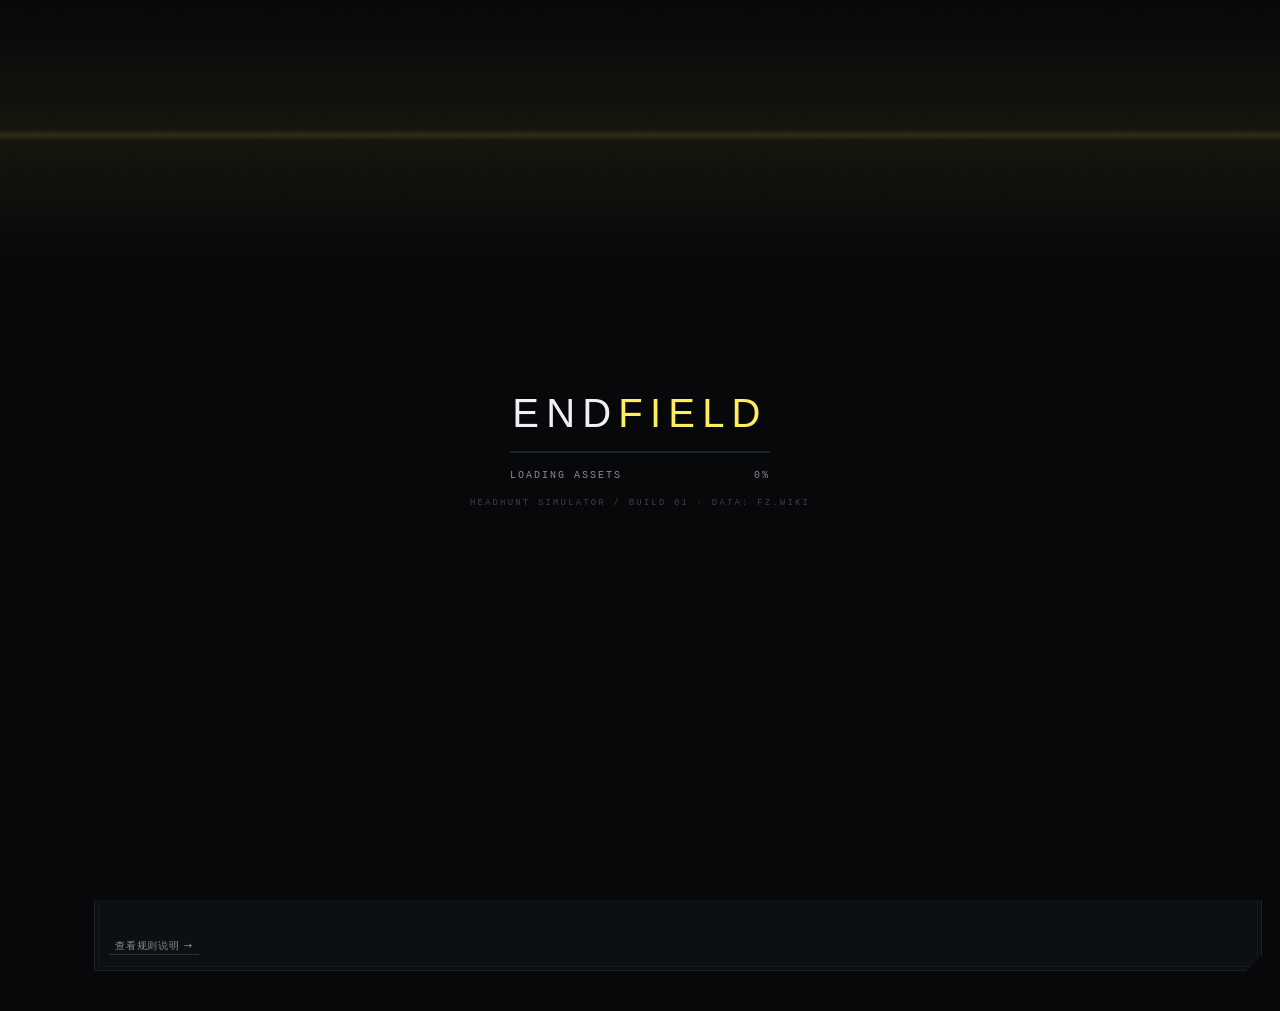
==== index.html @ 746aec19 "publish index.html" ====
<!DOCTYPE html>
<html lang="zh-CN" data-theme="dark">
<head>
<meta charset="utf-8">
<meta name="viewport" content="width=device-width, initial-scale=1, viewport-fit=cover">
<title>终末地 · 寻访模拟器 // ENDFIELD HEADHUNT</title>
<meta name="description" content="明日方舟：终末地 寻访（抽卡）模拟器 — 卡池、概率、保底与本期限定干员立绘，数据来自终末地 Wiki。">
<link rel="stylesheet" href="css/app.css">
<link rel="icon" href="data:image/svg+xml,%3Csvg xmlns='http://www.w3.org/2000/svg' viewBox='0 0 32 32'%3E%3Crect width='32' height='32' fill='%230b0c0d'/%3E%3Cpath d='M8 8h16v4H12v4h9v4H12v4H8z' fill='%23ffef5a'/%3E%3C/svg%3E">
</head>
<body>

<!-- ============ boot ============ -->
<div class="boot" id="boot">
  <div class="boot-mark">
    <span class="bm-a">END</span><span class="bm-b">FIELD</span>
  </div>
  <div class="boot-line"><i></i></div>
  <div class="boot-meta">
    <span>LOADING ASSETS</span>
    <span id="bootPct">0%</span>
  </div>
  <div class="boot-fine">HEADHUNT SIMULATOR / BUILD 01 · DATA: FZ.WIKI</div>
</div>

<!-- ============ top bar ============ -->
<header class="topbar">
  <div class="brand">
    <div class="brand-mark" aria-hidden="true">
      <svg viewBox="0 0 40 40"><path d="M4 6h32v7H12v5h16v7H12v9H4z"/></svg>
    </div>
    <div class="brand-txt">
      <b>终末地</b><span>寻访模拟器</span>
    </div>
    <div class="brand-sub">// HEADHUNT SIM</div>
  </div>

  <div class="wallet">
    <div class="wal" title="嵌晶玉">
      <img src="assets/ui/diamond.webp" alt="">
      <div><b id="walDia">0</b><span>嵌晶玉</span></div>
    </div>
    <div class="wal" title="武库配额">
      <img src="assets/ui/quota.webp" alt="">
      <div><b id="walQuota">0</b><span>武库配额</span></div>
    </div>
  </div>

  <div class="top-actions">
    <button class="ico-btn" id="btnLog" title="寻访记录"><span>记录</span></button>
    <button class="ico-btn" id="btnSupply" title="补给 / 存档"><span>补给</span></button>
    <button class="ico-btn" id="btnSound" title="音效"><span id="soundTxt">音效 开</span></button>
  </div>
</header>

<!-- ============ rail ============ -->
<nav class="rail" id="rail"></nav>

<!-- ============ main ============ -->
<div class="shell">
  <aside class="poolcol">
    <div class="col-head">
      <span>卡池 / POOL</span>
      <i id="poolCount"></i>
    </div>
    <div class="pool-list" id="poolList"></div>
    <div class="col-foot">
      <div class="mini-note">数据源 <a href="https://www.fz.wiki/" target="_blank" rel="noreferrer">fz.wiki</a></div>
      <div class="mini-note dim">非官方 · 同人模拟</div>
    </div>
  </aside>

  <main class="stage">
    <!-- banner -->
    <section class="banner" id="banner">
      <div class="banner-bg" id="bannerBg"></div>
      <div class="banner-grid"></div>
      <div class="banner-scan"></div>
      <div class="banner-glow"></div>
      <div class="banner-crest"></div>
      <div class="orn-set"><i class="o-tl"></i><i class="o-tr"></i><i class="o-bl"></i><i class="o-br"></i></div>

      <div class="banner-top">
        <div class="crumbs">
          <span id="crType">特许寻访</span><i>/</i><span id="crId">SPECIAL</span>
        </div>
        <div class="banner-tags">
          <span class="tag hot" id="tagRate">概率提升</span>
          <span class="tag" id="tagOpen"></span>
        </div>
      </div>

      <div class="banner-side">HEADHUNT <b id="sideNo">06</b></div>

      <div class="banner-main">
        <div class="banner-copy">
          <div class="eyebrow">CURRENT BANNER</div>
          <h1 id="poolName">—</h1>
          <div class="up-line" id="upLine"></div>
          <p class="banner-desc" id="poolDesc"></p>
          <p class="banner-quote" id="poolQuote"></p>

          <div class="rate-strip" id="rateStrip"></div>
        </div>

        <div class="banner-art" id="bannerArt">
          <div class="art-halo"></div>
          <svg class="art-sigil" viewBox="0 0 480 480" aria-hidden="true">
            <g fill="none" stroke="currentColor" stroke-width="1">
              <circle class="sg-outer" cx="240" cy="240" r="214" stroke-dasharray="2 12" />
              <circle cx="240" cy="240" r="178" opacity=".16" />
              <circle cx="240" cy="240" r="126" stroke-dasharray="1 7" opacity=".3" />
              <circle cx="240" cy="240" r="70" opacity=".22" />
              <path d="M240 18v34M240 428v34M18 240h34M428 240h34" opacity=".55" />
              <path d="M240 96l14 24-14 24-14-24z" opacity=".5" />
              <path d="M240 384l14-24-14-24-14 24z" opacity=".5" />
              <path d="M96 240l24-14 24 14-24 14z" opacity=".5" />
              <path d="M384 240l-24-14-24 14 24 14z" opacity=".5" />
              <path d="M152 152l30 8-8 30-30-8z" opacity=".3" />
              <path d="M328 328l-30-8 8-30 30 8z" opacity=".3" />
            </g>
            <g fill="currentColor" opacity=".5">
              <rect x="236" y="34" width="8" height="3" />
              <rect x="236" y="443" width="8" height="3" />
              <rect x="34" y="236" width="3" height="8" />
              <rect x="443" y="236" width="3" height="8" />
            </g>
          </svg>
          <img id="upArt" alt="">
          <div class="art-shadow"></div>
          <div class="art-plate">
            <b id="artName">—</b>
            <span id="artSub"></span>
          </div>
        </div>
      </div>

      <div class="banner-foot">
        <div class="pull-counters" id="pullCounters"></div>
        <div class="pull-buttons">
          <button class="btn ghost" id="btnBurst">
            <span class="b-k">连续十连</span><span class="b-s">×10 · 快速</span>
          </button>
          <button class="btn ghost" id="btnFree" hidden>
            <span class="b-k">加急十连</span><span class="b-s">免费</span>
          </button>
          <button class="btn" id="btnSingle">
            <span class="b-k">单次寻访</span><span class="b-s" id="costSingle">500</span>
          </button>
          <button class="btn primary" id="btnTen">
            <span class="b-k">十连寻访</span><span class="b-s" id="costTen">5000</span>
          </button>
        </div>
      </div>
    </section>

    <!-- lower -->
    <section class="lower">
      <div class="tabs" id="tabs">
        <button class="tab active" data-tab="result">寻访结果<i>RESULT</i></button>
        <button class="tab" data-tab="stats">数据统计<i>STATS</i></button>
        <button class="tab" data-tab="codex">干员图鉴<i>ARCHIVE</i></button>
        <button class="tab" data-tab="rules">概率与规则<i>RULES</i></button>
      </div>

      <div class="panels">
        <div class="panel active" id="panel-result"></div>
        <div class="panel" id="panel-stats"></div>
        <div class="panel" id="panel-codex"></div>
        <div class="panel" id="panel-rules"></div>
      </div>
    </section>
  </main>

  <aside class="prog" id="prog">
    <div class="prog-head">
      <span>寻访进度</span><i>PROGRESS</i>
    </div>
    <div id="progBody"></div>
    <div class="prog-foot">
      <button class="lnk" id="btnRulesTop">查看规则说明 →</button>
    </div>
  </aside>
</div>

<!-- ============ pull overlay ============ -->
<div class="pullstage" id="pullStage" aria-hidden="true">
  <canvas class="ps-fx" id="fxCanvas"></canvas>
  <div class="ps-tech"></div>
  <div class="ps-reticle"></div>
  <div class="ps-backdrop" id="psBackdrop"></div>
  <div class="ps-flash"></div>
  <div class="ps-beams"></div>
  <div class="ps-sparks" id="psSparks"></div>
  <div class="ps-scan"></div>

  <div class="ps-preroll" id="psPreroll">
    <span class="pr-c tl"></span><span class="pr-c tr"></span><span class="pr-c bl"></span><span class="pr-c br"></span>
    <div class="pr-core">
      <div class="pr-tag">SIGNAL ACQUISITION</div>
      <div class="pr-pool" id="prPool">—</div>
      <div class="pr-line" id="prLine">接通寻访频道…</div>
      <div class="pr-bar"><i id="prBar"></i></div>
      <div class="pr-meta"><span id="prMeta">NODE 00</span><span id="prRate">6★ 0.8000%</span></div>
    </div>
  </div>

  <div class="ps-decode" id="psDecode">
    <div class="dc-line" id="dcTop">ENDFIELD</div>
    <div class="dc-line dc-main" id="dcMain">HEADHUNT</div>
    <div class="dc-sub" id="dcSub">SIGNAL ACQUISITION // 0.8%</div>
    <div class="dc-bar"><i id="dcBar"></i></div>
  </div>

  <div class="ps-armory" id="psArmory">
    <i class="ar-corner tl"></i><i class="ar-corner tr"></i><i class="ar-corner bl"></i><i class="ar-corner br"></i>
    <div class="ar-up">
      <img id="arUpImg" alt="">
      <span class="ar-up-k">RATE UP TARGET</span>
      <b id="arUpName">—</b>
      <em>6★ · 25% OF SIX-STAR DROPS</em>
    </div>
    <div class="ar-core">
      <div class="ar-tag">ARSENAL LINK</div>
      <div class="ar-name" id="arName">武库申领</div>
      <div class="ar-sub" id="arSub">WEAPON SUPPLY // REQUESTING 10 UNITS</div>
      <div class="ar-track"><i id="arBar"></i></div>
    </div>
  </div>

  <div class="ps-heat" id="psHeat"><i></i></div>

  <div class="ps-head">
    <div class="ps-id" id="psId">SIGNAL // 01</div>
    <div class="ps-title" id="psTitle">正在接通…</div>
    <button class="ps-skip" id="psSkip">跳过 <kbd>ESC</kbd></button>
  </div>

  <div class="ps-ribbon" id="psRibbon">
    <b>6★</b><span id="psRibbonName">—</span><em id="psRibbonTag">RATE UP</em>
  </div>

  <div class="ps-solo" id="psSolo">
    <div class="solo-rarity" id="soloRarity">6</div>
    <div class="solo-art">
      <div class="solo-halo"></div>
      <img id="soloImg" alt="">
    </div>
    <div class="solo-info">
      <div class="solo-kicker" id="soloKicker">SIGNAL LOCKED · 单次寻访</div>
      <div class="solo-name" id="soloName">—</div>
      <div class="solo-en" id="soloEn">—</div>
      <div class="solo-stars" id="soloStars"></div>
      <div class="solo-prof" id="soloProf"><img alt=""><span></span></div>
      <div class="solo-tags" id="soloTags"></div>
      <div class="solo-data" id="soloData"></div>
    </div>
    <div class="solo-line"></div>
  </div>

  <div class="ps-cards" id="psCards"></div>

  <div class="ps-foot">
    <div class="ps-sum" id="psSum"></div>
    <div class="ps-hint" id="psHint">点击任意处继续</div>
    <div class="ps-actions">
      <button class="btn ps-again" id="psAgain" hidden><span class="b-k">再来十连</span><span class="b-s">十连</span></button>
      <button class="btn primary ps-ok" id="psOk" hidden>确认 <span class="b-s">确认收取</span></button>
    </div>
  </div>
</div>

<!-- ============ modal ============ -->
<div class="modal" id="modal" aria-hidden="true">
  <div class="modal-scrim"></div>
  <div class="modal-box" id="modalBox">
    <button class="modal-x" id="modalX">✕</button>
    <div class="modal-body" id="modalBody"></div>
  </div>
</div>

<div class="toasts" id="toasts"></div>

<script src="data/data.js"></script>
<script src="js/engine.js"></script>
<script src="js/audio.js"></script>
<script src="js/fx.js"></script>
<script src="js/ui.js"></script>
</body>
</html>
---- css/app.css ----
﻿/* ==========================================================================
   缁堟湯鍦?路 瀵昏妯℃嫙鍣? 鈥? app.css
   palette: industrial black / bone white / signal yellow
   ========================================================================== */

*, *::before, *::after { box-sizing: border-box; }
[hidden] { display: none !important; }

:root {
  --bg:        #07080a;
  --bg-2:      #0a0c0e;
  --panel:     #0e1114;
  --panel-2:   #12161a;
  --panel-3:   #171c21;
  --line:      rgba(255,255,255,.075);
  --line-2:    rgba(255,255,255,.14);
  --line-3:    rgba(255,255,255,.24);
  --ink:       #eef1f3;
  --ink-2:     #c3c9cf;
  --dim:       #828a93;
  --dim-2:     #596069;
  --acc:       #ffef5a;
  --acc-ink:   #0a0a08;
  --six:       #ffc24b;
  --five:      #c08bff;
  --four:      #6fa8ff;
  --danger:    #ff6b5e;
  --ok:        #86e6b0;

  --f-ui: "HarmonyOS Sans SC", "MiSans", "PingFang SC", "Microsoft YaHei", "Noto Sans SC", system-ui, sans-serif;
  --f-num: "Bahnschrift", "DIN Alternate", "Rajdhani", "HarmonyOS Sans SC", ui-monospace, sans-serif;
  --f-mono: "Cascadia Mono", "Consolas", "SFMono-Regular", ui-monospace, monospace;

  --cut: 10px;
  --ease: cubic-bezier(.22,.61,.36,1);
  --ease-out: cubic-bezier(.16,1,.3,1);
}

html, body { height: 100%; }

body {
  margin: 0;
  background: var(--bg);
  color: var(--ink);
  font-family: var(--f-ui);
  font-size: 14px;
  line-height: 1.55;
  -webkit-font-smoothing: antialiased;
  overflow-x: hidden;
}

/* global texture: fine grid + noise + vignette */
body::before {
  content: "";
  position: fixed; inset: 0; z-index: 0; pointer-events: none;
  background-image:
    linear-gradient(to right, rgba(255,255,255,.022) 1px, transparent 1px),
    linear-gradient(to bottom, rgba(255,255,255,.022) 1px, transparent 1px);
  background-size: 56px 56px;
  mask-image: radial-gradient(ellipse 120% 90% at 50% 0%, #000 25%, transparent 78%);
}
body::after {
  content: "";
  position: fixed; inset: 0; z-index: 9999; pointer-events: none;
  opacity: .16; mix-blend-mode: overlay;
  background-image: url("data:image/svg+xml;utf8,<svg xmlns='http://www.w3.org/2000/svg' width='120' height='120'><filter id='n'><feTurbulence type='fractalNoise' baseFrequency='.9' numOctaves='2'/></filter><rect width='120' height='120' filter='url(%23n)' opacity='.55'/></svg>");
}

a { color: inherit; text-decoration: none; }
button { font-family: inherit; color: inherit; background: none; border: 0; cursor: pointer; }
img { display: block; max-width: 100%; }
h1,h2,h3,h4,p { margin: 0; }
::selection { background: var(--acc); color: #000; }

::-webkit-scrollbar { width: 8px; height: 8px; }
::-webkit-scrollbar-track { background: #0a0c0e; }
::-webkit-scrollbar-thumb { background: #262c32; }
::-webkit-scrollbar-thumb:hover { background: #39424a; }

/* ==================== boot ==================== */
.boot {
  position: fixed; inset: 0; z-index: 8000;
  background: #060708;
  display: grid; place-content: center; justify-items: center; gap: 18px;
  transition: opacity .7s var(--ease), visibility .7s;
}
.boot.gone { opacity: 0; visibility: hidden; }
.boot-mark { display: flex; font-family: var(--f-num); font-size: 40px; letter-spacing: .18em; line-height: 1; }
.boot-mark .bm-a { color: var(--ink); }
.boot-mark .bm-b { color: var(--acc); }
.boot-line { width: 260px; height: 2px; background: #1b2026; overflow: hidden; }
.boot-line i { display: block; height: 100%; width: 0%; background: var(--acc); transition: width .3s linear; }
.boot-meta { display: flex; justify-content: space-between; width: 260px; font: 500 10px/1 var(--f-mono); letter-spacing: .2em; color: var(--dim); }
.boot-fine { font: 400 9px/1 var(--f-mono); letter-spacing: .24em; color: #3a4147; }

/* ==================== top bar ==================== */
.topbar {
  position: sticky; top: 0; z-index: 500;
  height: 58px; display: flex; align-items: center; gap: 22px;
  padding: 0 18px 0 96px;
  background: linear-gradient(180deg, rgba(8,9,11,.96), rgba(8,9,11,.82));
  border-bottom: 1px solid var(--line);
  backdrop-filter: blur(14px);
}
.brand { display: flex; align-items: center; gap: 10px; min-width: 0; }
.brand-mark { width: 26px; height: 26px; color: var(--acc); flex: none; }
.brand-mark svg { width: 100%; height: 100%; fill: currentColor; }
.brand-txt { display: flex; align-items: baseline; gap: 8px; white-space: nowrap; }
.brand-txt b { font-size: 16px; letter-spacing: .14em; font-weight: 700; }
.brand-txt span { font-size: 11px; color: var(--dim); letter-spacing: .28em; }
.brand-sub { font: 400 9px/1 var(--f-mono); color: #3f464d; letter-spacing: .18em; padding-left: 12px; border-left: 1px solid var(--line); }

.wallet { display: flex; gap: 8px; margin-left: auto; }
.wal {
  display: flex; align-items: center; gap: 8px;
  height: 34px; padding: 0 12px 0 8px;
  background: #101418; border: 1px solid var(--line);
  clip-path: polygon(0 0, calc(100% - 8px) 0, 100% 8px, 100% 100%, 0 100%);
}
.wal img { width: 18px; height: 18px; object-fit: contain; }
.wal div { display: flex; flex-direction: column; line-height: 1.1; }
.wal b { font: 600 13px/1.1 var(--f-num); letter-spacing: .04em; font-variant-numeric: tabular-nums; }
.wal span { font-size: 9px; color: var(--dim-2); letter-spacing: .12em; }

.top-actions { display: flex; gap: 6px; }
.ico-btn {
  height: 34px; padding: 0 12px;
  border: 1px solid var(--line); background: #0f1316;
  font-size: 11px; letter-spacing: .12em; color: var(--ink-2);
  transition: .18s var(--ease);
}
.ico-btn:hover { border-color: var(--line-3); color: var(--ink); background: #161b20; }
.ico-btn.on { color: var(--acc); border-color: color-mix(in srgb, var(--acc) 40%, transparent); }

/* ==================== rail ==================== */
.rail {
  position: fixed; left: 0; top: 0; bottom: 0; width: 78px; z-index: 600;
  display: flex; flex-direction: column; gap: 4px;
  padding: 66px 8px 14px;
  background: linear-gradient(180deg, #0a0c0e, #07080a);
  border-right: 1px solid var(--line);
}
.rail-item {
  position: relative; display: flex; flex-direction: column; align-items: center; gap: 4px;
  padding: 10px 4px 8px; color: var(--dim); transition: .2s var(--ease);
  border: 1px solid transparent;
}
.rail-item svg { width: 20px; height: 20px; stroke: currentColor; fill: none; stroke-width: 1.4; }
.rail-item b { font-size: 10px; letter-spacing: .06em; font-weight: 500; }
.rail-item i { font: 400 7px/1 var(--f-mono); letter-spacing: .1em; color: #3d444a; font-style: normal; }
.rail-item:hover { color: var(--ink-2); background: rgba(255,255,255,.03); }
.rail-item.active { color: var(--acc); border-color: color-mix(in srgb, var(--acc) 26%, transparent); background: color-mix(in srgb, var(--acc) 7%, transparent); }
.rail-item.active::before {
  content: ""; position: absolute; left: -9px; top: 12px; bottom: 12px; width: 2px; background: var(--acc);
}
.rail-bottom { margin-top: auto; display: flex; flex-direction: column; gap: 6px; align-items: center; }
.rail-dot { width: 6px; height: 6px; background: var(--ok); box-shadow: 0 0 10px var(--ok); }
.rail-ver { display: none; }

/* ==================== shell ==================== */
.shell {
  position: relative; z-index: 1;
  display: grid;
  grid-template-columns: 240px minmax(0, 1fr) 296px;
  gap: 14px;
  padding: 14px 18px 40px 94px;
  max-width: 1900px; margin: 0 auto;
  align-items: start;
}

/* ==================== pool column ==================== */
.poolcol {
  position: sticky; top: 72px;
  display: flex; flex-direction: column; gap: 8px;
  max-height: calc(100vh - 88px);
}
.col-head {
  display: flex; justify-content: space-between; align-items: center;
  padding: 0 2px 8px; border-bottom: 1px solid var(--line);
  font: 500 9px/1 var(--f-mono); letter-spacing: .2em; color: var(--dim);
}
.col-head i { font-style: normal; color: var(--acc); }
.pool-list { display: flex; flex-direction: column; gap: 5px; overflow-y: auto; padding-right: 3px; }
.pool-item {
  position: relative; display: flex; gap: 10px; align-items: center;
  padding: 7px 8px; text-align: left; width: 100%;
  background: #0d1013; border: 1px solid var(--line);
  transition: .18s var(--ease); overflow: hidden;
}
.pool-item img { width: 38px; height: 38px; object-fit: cover; background: #0a0c0e; flex: none;
  filter: grayscale(.5) contrast(1.05); transition: .2s; }
.pool-item .pi-txt { min-width: 0; display: flex; flex-direction: column; gap: 1px; }
.pool-item b { font-size: 12px; font-weight: 600; letter-spacing: .02em; white-space: nowrap; overflow: hidden; text-overflow: ellipsis; }
.pool-item small { font: 400 9px/1.2 var(--f-mono); color: var(--dim-2); letter-spacing: .06em; white-space: nowrap; overflow: hidden; text-overflow: ellipsis; }
.pool-item em { font-style: normal; font-size: 9px; color: var(--acc); opacity: .8; }
.pool-item:hover { background: #12171b; border-color: var(--line-2); }
.pool-item:hover img { filter: none; }
.pool-item.active { background: #161b20; border-color: color-mix(in srgb, var(--acc) 45%, transparent); }
.pool-item.active::after {
  content: ""; position: absolute; left: 0; top: 0; bottom: 0; width: 2px; background: var(--acc);
}
.pool-item.active img { filter: none; }
.pool-item.active b { color: #fff; }
.pool-item .badge-up {
  position: absolute; right: 6px; top: 5px;
  font: 500 8px/1 var(--f-mono); letter-spacing: .06em;
  color: var(--acc); opacity: .9;
}
.col-foot { margin-top: auto; padding-top: 8px; border-top: 1px solid var(--line); display: flex; flex-direction: column; gap: 2px; }
.mini-note { font-size: 9px; color: var(--dim-2); letter-spacing: .04em; }
.mini-note a { color: var(--dim); border-bottom: 1px solid var(--line-2); }
.mini-note.dim { color: #33393f; }

/* ==================== stage ==================== */
.stage { min-width: 0; display: flex; flex-direction: column; gap: 14px; }

/* ---------- banner ---------- */
.banner {
  position: relative; overflow: hidden;
  min-height: 474px;
  display: flex; flex-direction: column;
  background: #08090b;
  border: 1px solid var(--line);
  clip-path: polygon(0 0, calc(100% - 22px) 0, 100% 22px, 100% 100%, 0 100%);
  isolation: isolate;
}
.banner-bg { position: absolute; inset: 0; z-index: 0;
  background:
    radial-gradient(120% 90% at 78% 42%, color-mix(in srgb, var(--acc) 15%, transparent) 0%, transparent 58%),
    radial-gradient(90% 70% at 8% 100%, rgba(0,0,0,.9), transparent 70%),
    linear-gradient(110deg, #0b0e10 0%, #0a0c0e 45%, #07080a 100%);
  transition: background .6s var(--ease);
}
.banner-grid {
  position: absolute; inset: 0; z-index: 1; opacity: .5; pointer-events: none;
  background-image:
    linear-gradient(to right, rgba(255,255,255,.045) 1px, transparent 1px),
    linear-gradient(to bottom, rgba(255,255,255,.045) 1px, transparent 1px);
  background-size: 42px 42px;
  mask-image: linear-gradient(105deg, #000 0%, transparent 52%);
}
.banner-scan {
  position: absolute; inset: 0; z-index: 2; pointer-events: none; opacity: .5;
  background: repeating-linear-gradient(0deg, rgba(0,0,0,0) 0 3px, rgba(0,0,0,.22) 3px 4px);
  mix-blend-mode: multiply;
}
.banner-glow {
  position: absolute; right: 6%; top: 8%; width: 520px; height: 520px; z-index: 1; pointer-events: none;
  background: radial-gradient(circle, color-mix(in srgb, var(--acc) 22%, transparent), transparent 62%);
  filter: blur(30px); opacity: .8;
  animation: pulseGlow 7s ease-in-out infinite;
}
@keyframes pulseGlow { 0%,100% { opacity: .55; transform: scale(1); } 50% { opacity: .9; transform: scale(1.06); } }

.banner-top {
  position: relative; z-index: 5; display: flex; justify-content: space-between; align-items: center;
  padding: 14px 20px 0;
}
.crumbs { display: flex; align-items: center; gap: 7px; font: 400 9px/1 var(--f-mono); letter-spacing: .18em; color: var(--dim); text-transform: uppercase; }
.crumbs i { color: #343b41; font-style: normal; }
.crumbs span:first-child { color: var(--acc); }
.banner-tags { display: flex; gap: 6px; }
.tag {
  font: 400 9px/1 var(--f-mono); letter-spacing: .12em; padding: 5px 8px;
  border: 1px solid var(--line-2); color: var(--dim); background: rgba(0,0,0,.35);
}
.tag.hot { color: var(--acc); border-color: color-mix(in srgb, var(--acc) 40%, transparent);
  background: color-mix(in srgb, var(--acc) 10%, transparent); }

.banner-side {
  position: absolute; right: 14px; top: 90px; z-index: 4;
  writing-mode: vertical-rl; font: 400 9px/1 var(--f-mono); letter-spacing: .34em; color: #2f363c;
}
.banner-side b { color: #454d54; font-weight: 600; }

.banner-main {
  position: relative; z-index: 3; flex: 1;
  display: grid; grid-template-columns: minmax(0, 1fr) minmax(280px, 44%);
  gap: 10px; padding: 22px 26px 0 26px;
}
.banner-copy { padding-top: 6px; min-width: 0; align-self: center; }
.eyebrow { font: 400 9px/1 var(--f-mono); letter-spacing: .3em; color: var(--dim-2); margin-bottom: 12px; }
.banner-copy h1 {
  font-family: var(--f-ui); font-weight: 800;
  font-size: clamp(34px, 3.6vw, 58px); line-height: 1.02;
  letter-spacing: .02em; color: #fff;
  text-shadow: 0 6px 40px rgba(0,0,0,.8);
  max-width: 12em;
}
.up-line { margin-top: 14px; display: flex; align-items: center; gap: 10px; flex-wrap: wrap; }
.up-line .rar {
  font: 700 11px/1 var(--f-num); letter-spacing: .1em; padding: 3px 6px;
  background: var(--six); color: #17120a;
}
.up-line .nm { font-size: 18px; font-weight: 700; letter-spacing: .06em; color: var(--acc); }
.up-line .en { font: 400 9px/1 var(--f-mono); letter-spacing: .2em; color: var(--dim-2); text-transform: uppercase; }
.up-line .flag {
  font: 400 9px/1 var(--f-mono); letter-spacing: .1em; padding: 4px 7px; color: #0a0a08;
  background: var(--acc);
}
.banner-desc {
  margin-top: 14px; max-width: 34em; font-size: 12px; line-height: 1.75; color: var(--dim);
  border-left: 1px solid var(--line-2); padding-left: 12px;
}
.banner-quote {
  margin-top: 16px; max-width: 30em; position: relative; padding-left: 14px;
  font-size: 12.5px; line-height: 1.9; color: var(--ink-2); letter-spacing: .02em;
}
.banner-quote::before {
  content: ""; position: absolute; left: 0; top: 4px; bottom: 4px; width: 2px;
  background: linear-gradient(180deg, var(--acc), transparent);
}
.banner-quote b { color: var(--acc); font-weight: 600; }
.banner-wm {
  position: absolute; left: 18px; bottom: 6px; z-index: 1; pointer-events: none;
  font: 700 clamp(48px, 7vw, 108px)/0.82 var(--f-num); letter-spacing: .02em;
  color: transparent; -webkit-text-stroke: 1px rgba(255,255,255,.055);
  text-transform: uppercase; white-space: nowrap; user-select: none;
}
.rate-strip { display: flex; flex-wrap: nowrap; gap: 0; margin-top: 20px; border-top: 1px solid var(--line); max-width: 35em; }
.rate-strip div {
  flex: 1 1 0; padding: 9px 10px 8px 0; border-right: 1px solid var(--line); margin-right: 10px;
  display: flex; flex-direction: column; gap: 2px; min-width: 0;
}
.rate-strip div:last-child { border-right: 0; margin-right: 0; }
.rate-strip b { font: 600 15px/1 var(--f-num); letter-spacing: .02em; font-variant-numeric: tabular-nums; }
.rate-strip span { font-size: 9px; color: var(--dim-2); letter-spacing: .1em; }
.rate-strip .c6 b { color: var(--six); }
.rate-strip .c5 b { color: var(--five); }
.rate-strip .c4 b { color: var(--four); }

/* art */
.banner-art { position: relative; align-self: end; height: 100%; min-height: 360px; }
.banner-art .art-halo {
  position: absolute; left: 50%; bottom: 8%; width: 76%; aspect-ratio: 1; transform: translateX(-50%);
  background: radial-gradient(circle, color-mix(in srgb, var(--acc) 26%, transparent), transparent 66%);
  filter: blur(24px); z-index: 0;
}
.banner-art img {
  position: relative; z-index: 2;
  width: 100%; height: 100%; object-fit: contain; object-position: bottom center;
  filter: drop-shadow(0 24px 60px rgba(0,0,0,.85)) saturate(1.02);
  transform: translateY(4px) scale(.99);
  animation: floatArt 9s ease-in-out infinite;
  transition: opacity .35s var(--ease), transform .6s var(--ease-out);
}
.banner-art img.swap { opacity: 0; transform: translateY(20px) scale(1.05); }
@keyframes floatArt { 0%,100% { transform: translateY(4px) scale(.99); } 50% { transform: translateY(-2px) scale(1.025); } }
.banner-art .art-shadow {
  position: absolute; inset: auto 0 0 0; height: 42%; z-index: 3; pointer-events: none;
  background: linear-gradient(180deg, transparent, rgba(7,8,10,.55) 45%, #07080a 96%);
}
.banner-art .art-plate {
  position: absolute; right: 8px; bottom: 92px; z-index: 4; text-align: right;
  display: flex; flex-direction: column; align-items: flex-end; gap: 3px;
}
.art-plate b { font-size: 13px; letter-spacing: .16em; color: #fff; }
.art-plate span { font: 400 8px/1 var(--f-mono); letter-spacing: .24em; color: var(--dim-2); text-transform: uppercase; }

/* banner foot */
.banner-foot {
  position: relative; z-index: 5; display: flex; align-items: flex-end; justify-content: space-between;
  gap: 14px; padding: 0 26px 18px; flex-wrap: wrap;
}
.pull-counters { display: flex; gap: 18px; flex-wrap: wrap; }
.pc { display: flex; flex-direction: column; gap: 3px; }
.pc b { font: 600 20px/1 var(--f-num); letter-spacing: .02em; font-variant-numeric: tabular-nums; }
.pc b i { font-style: normal; font-size: 11px; color: var(--dim-2); margin-left: 2px; }
.pc span { font-size: 9px; letter-spacing: .14em; color: var(--dim-2); }
.pc.warn b { color: var(--acc); }

.pull-buttons { display: flex; gap: 8px; align-items: stretch; }
.btn {
  position: relative; display: flex; flex-direction: column; align-items: flex-start; justify-content: center;
  gap: 2px; padding: 9px 22px; min-width: 132px;
  border: 1px solid var(--line-2); background: #12171b; color: var(--ink);
  clip-path: polygon(0 0, calc(100% - 10px) 0, 100% 10px, 100% 100%, 10px 100%, 0 calc(100% - 10px));
  transition: .16s var(--ease); overflow: hidden;
}
.btn::after {
  content: ""; position: absolute; inset: 0; pointer-events: none;
  background: linear-gradient(100deg, transparent 40%, rgba(255,255,255,.18) 48%, transparent 56%);
  transform: translateX(-120%); transition: transform .5s var(--ease);
}
.btn:hover::after { transform: translateX(120%); }
.btn .b-k { font-size: 13px; font-weight: 700; letter-spacing: .1em; }
.btn .b-s { font: 400 9px/1 var(--f-num); letter-spacing: .1em; color: var(--dim); }
.btn:hover { border-color: var(--line-3); background: #191f25; transform: translateY(-1px); }
.btn:active { transform: translateY(0); }
.btn.primary { background: var(--acc); color: #0b0b08; border-color: var(--acc); }
.btn.primary .b-s { color: rgba(0,0,0,.55); }
.btn.primary:hover { filter: brightness(1.06); background: var(--acc); }
.btn.ghost { background: transparent; border-color: color-mix(in srgb, var(--ok) 45%, transparent); color: var(--ok); }
.btn.ghost .b-s { color: color-mix(in srgb, var(--ok) 70%, transparent); }
.btn[disabled] { opacity: .38; pointer-events: none; filter: grayscale(.4); }

/* ---------- progress ---------- */
.prog {
  position: sticky; top: 72px;
  background: #0d1013; border: 1px solid var(--line);
  display: flex; flex-direction: column; min-height: 320px;
  clip-path: polygon(0 0, 100% 0, 100% calc(100% - 16px), calc(100% - 16px) 100%, 0 100%);
}
.prog-head {
  display: flex; justify-content: space-between; align-items: baseline;
  padding: 12px 14px 10px; border-bottom: 1px solid var(--line);
}
.prog-head span { font-size: 12px; font-weight: 700; letter-spacing: .16em; }
.prog-head i { font: 400 8px/1 var(--f-mono); letter-spacing: .22em; color: var(--dim-2); font-style: normal; }
.prog-body, #progBody { display: flex; flex-direction: column; gap: 13px; padding: 14px; }
.meter { display: flex; flex-direction: column; gap: 5px; }
.meter-top { display: flex; justify-content: space-between; align-items: baseline; }
.meter-top span { font-size: 10px; letter-spacing: .1em; color: var(--dim); }
.meter-top b { font: 600 12px/1 var(--f-num); font-variant-numeric: tabular-nums; letter-spacing: .04em; }
.meter-top b em { font-style: normal; color: var(--dim-2); font-size: 10px; }
.meter-bar { height: 4px; background: #1b2127; position: relative; overflow: hidden; }
.meter-bar i { position: absolute; inset: 0 auto 0 0; width: 0%; background: var(--dim); transition: width .45s var(--ease); }
.meter.p6 .meter-bar i { background: linear-gradient(90deg, #8a6a1f, var(--six)); }
.meter.p5 .meter-bar i { background: linear-gradient(90deg, #5b3f80, var(--five)); }
.meter.pup .meter-bar i { background: linear-gradient(90deg, #8c8433, var(--acc)); }
.meter.plt .meter-bar i { background: linear-gradient(90deg, #2f3a42, #6d7c88); }
.meter-sub { font: 400 9px/1.4 var(--f-mono); color: var(--dim-2); letter-spacing: .04em; }

.prog-note {
  border-top: 1px dashed var(--line); padding-top: 10px; display: flex; flex-direction: column; gap: 6px;
}
.prog-note .pn-row { display: flex; justify-content: space-between; gap: 8px; font-size: 10px; color: var(--dim); }
.prog-note .pn-row b { color: var(--ink-2); font-weight: 500; font-variant-numeric: tabular-nums; }
.prog-note .pn-row b.hot { color: var(--acc); }
.prog-foot { margin-top: auto; padding: 10px 14px 14px; }
.lnk { font-size: 10px; letter-spacing: .08em; color: var(--dim); border-bottom: 1px solid var(--line-2); padding-bottom: 1px; }
.lnk:hover { color: var(--acc); border-color: var(--acc); }

/* ==================== lower ==================== */
.lower { display: flex; flex-direction: column; gap: 0; }
.tabs { display: flex; gap: 2px; border-bottom: 1px solid var(--line); }
.tab {
  position: relative; padding: 10px 18px 11px; display: flex; flex-direction: column; gap: 1px;
  font-size: 12px; letter-spacing: .12em; color: var(--dim); transition: .18s;
}
.tab i { font: 400 7px/1 var(--f-mono); letter-spacing: .2em; color: #3c434a; font-style: normal; }
.tab:hover { color: var(--ink-2); }
.tab.active { color: var(--acc); }
.tab.active i { color: color-mix(in srgb, var(--acc) 55%, transparent); }
.tab.active::after { content: ""; position: absolute; left: 0; right: 0; bottom: -1px; height: 2px; background: var(--acc); }

.panels { padding-top: 16px; }
.panel { display: none; }
.panel.active { display: block; animation: panelIn .4s var(--ease-out); }
@keyframes panelIn { from { opacity: 0; transform: translateY(8px); } to { opacity: 1; transform: none; } }

.empty {
  border: 1px dashed var(--line-2); padding: 38px 20px; text-align: center;
  color: var(--dim); font-size: 12px; letter-spacing: .1em;
}
.empty b { display: block; font-size: 13px; color: var(--dim); margin-bottom: 6px; letter-spacing: .18em; }

/* result grid */
.res-head { display: flex; justify-content: space-between; align-items: baseline; margin-bottom: 10px; }
.res-head h3 { font-size: 12px; letter-spacing: .2em; font-weight: 600; color: var(--dim); }
.res-head .meta { font: 400 9px/1 var(--f-mono); letter-spacing: .14em; color: var(--dim-2); }
.res-grid { display: grid; grid-template-columns: repeat(auto-fill, minmax(126px, 1fr)); gap: 8px; }
.rcard {
  position: relative; aspect-ratio: 3/4; overflow: hidden; background: #0c0f12;
  border: 1px solid var(--line); cursor: pointer; transition: .2s var(--ease);
}
.rcard img { position: absolute; inset: 0; width: 100%; height: 100%; object-fit: cover; object-position: top center;
  filter: grayscale(.35) brightness(.8); transition: .3s var(--ease); }
.rcard .rc-grad { position: absolute; inset: 0; background: linear-gradient(180deg, transparent 40%, rgba(6,7,9,.92) 92%); }
.rcard .rc-info { position: absolute; inset: auto 0 0 0; padding: 7px 8px; display: flex; flex-direction: column; gap: 1px; }
.rcard .rc-info b { font-size: 11px; letter-spacing: .04em; }
.rcard .rc-info small { font: 400 8px/1 var(--f-mono); letter-spacing: .1em; color: var(--dim); }
.rcard .rc-rar { position: absolute; top: 0; left: 0; padding: 2px 5px; font: 700 9px/1.3 var(--f-num);
  background: rgba(0,0,0,.6); letter-spacing: .06em; }
.rcard .rc-new { position: absolute; top: 0; right: 0; padding: 2px 5px; font: 500 8px/1.3 var(--f-mono);
  background: var(--acc); color: #0b0b08; letter-spacing: .1em; }
.rcard .rc-pot { position: absolute; right: 6px; bottom: 30px; font: 400 8px/1 var(--f-mono); color: var(--acc); letter-spacing: .06em; }
.rcard::after { content: ""; position: absolute; inset: 0; border: 1px solid transparent; transition: .2s; }
.rcard:hover { transform: translateY(-3px); }
.rcard:hover img { filter: none; transform: scale(1.04); }
.rcard:hover::after { border-color: var(--line-3); }
.rcard.r6 { border-color: color-mix(in srgb, var(--six) 45%, transparent); }
.rcard.r6 .rc-rar { color: var(--six); }
.rcard.r6 img { filter: none; }
.rcard.r5 { border-color: color-mix(in srgb, var(--five) 34%, transparent); }
.rcard.r5 .rc-rar { color: var(--five); }
.rcard.r4 { border-color: color-mix(in srgb, var(--four) 26%, transparent); }
.rcard.r4 .rc-rar { color: var(--four); }

/* stats */
.stat-grid { display: grid; grid-template-columns: repeat(auto-fit, minmax(140px, 1fr)); gap: 8px; margin-bottom: 16px; }
.stat {
  border: 1px solid var(--line); background: #0d1013; padding: 12px 14px 13px;
  display: flex; flex-direction: column; gap: 3px; position: relative; overflow: hidden;
}
.stat::before { content: ""; position: absolute; left: 0; top: 0; width: 22px; height: 2px; background: var(--acc); opacity: .6; }
.stat b { font: 600 26px/1 var(--f-num); letter-spacing: .01em; font-variant-numeric: tabular-nums; }
.stat span { font-size: 9px; letter-spacing: .14em; color: var(--dim-2); }
.stat em { font-style: normal; font-size: 9px; color: var(--dim); font-family: var(--f-mono); }
.stat.gold b { color: var(--six); }

.chart-wrap { border: 1px solid var(--line); background: #0c0f12; padding: 14px; margin-bottom: 14px; }
.chart-head { display: flex; justify-content: space-between; align-items: baseline; margin-bottom: 10px; }
.chart-head h4 { font-size: 11px; letter-spacing: .18em; color: var(--dim); font-weight: 600; }
.chart-head span { font: 400 9px/1 var(--f-mono); color: var(--dim-2); letter-spacing: .12em; }
canvas { display: block; width: 100%; }

.hist { display: flex; align-items: flex-end; gap: 3px; height: 120px; }
.hist i { flex: 1; background: linear-gradient(180deg, var(--six), #6b4d18); min-height: 2px; position: relative; transition: height .5s var(--ease); }

.log-table { width: 100%; border-collapse: collapse; font-size: 11px; }
.log-table th {
  text-align: left; font: 400 8px/1 var(--f-mono); letter-spacing: .16em; color: var(--dim-2);
  padding: 6px 8px; border-bottom: 1px solid var(--line); text-transform: uppercase;
}
.log-table td { padding: 6px 8px; border-bottom: 1px solid rgba(255,255,255,.04); color: var(--ink-2); }
.log-table tr:hover td { background: rgba(255,255,255,.02); }
.log-table .rar { font-family: var(--f-num); font-weight: 700; }
.log-table .r6 { color: var(--six); } .log-table .r5 { color: var(--five); } .log-table .r4 { color: var(--four); }
.log-table .num { font-family: var(--f-num); font-variant-numeric: tabular-nums; color: var(--dim); }

/* codex */
.codex-bar { display: flex; gap: 6px; margin-bottom: 12px; flex-wrap: wrap; align-items: center; }
.chip {
  padding: 5px 11px; font-size: 10px; letter-spacing: .1em; border: 1px solid var(--line);
  color: var(--dim); background: #0d1013; transition: .16s;
}
.chip:hover { border-color: var(--line-2); color: var(--ink-2); }
.chip.on { color: var(--acc); border-color: color-mix(in srgb, var(--acc) 40%, transparent);
  background: color-mix(in srgb, var(--acc) 8%, transparent); }
.codex-sum { margin-left: auto; font: 400 9px/1 var(--f-mono); color: var(--dim-2); letter-spacing: .12em; }

.codex-grid { display: grid; grid-template-columns: repeat(auto-fill, minmax(118px, 1fr)); gap: 8px; }
.cx {
  position: relative; aspect-ratio: 3/4; overflow: hidden; background: #0b0e11;
  border: 1px solid var(--line); cursor: pointer; transition: .2s var(--ease);
}
.cx img { width: 100%; height: 100%; object-fit: cover; object-position: top center;
  filter: grayscale(1) brightness(.45) contrast(1.1); transition: .35s var(--ease); }
.cx.own img { filter: none; }
.cx .cx-g { position: absolute; inset: 0; background: linear-gradient(180deg, transparent 45%, rgba(6,7,9,.94) 94%); }
.cx .cx-i { position: absolute; inset: auto 0 0 0; padding: 6px 7px; display: flex; flex-direction: column; gap: 1px; }
.cx .cx-i b { font-size: 11px; letter-spacing: .04em; }
.cx .cx-i small { font: 400 8px/1 var(--f-mono); letter-spacing: .08em; color: var(--dim-2); }
.cx .cx-r { position: absolute; top: 5px; left: 6px; font: 700 9px/1 var(--f-num); letter-spacing: .04em; }
.cx.r6 .cx-r { color: var(--six); } .cx.r5 .cx-r { color: var(--five); } .cx.r4 .cx-r { color: var(--four); }
.cx .cx-pot { position: absolute; top: 5px; right: 6px; display: flex; gap: 2px; }
.cx .cx-pot i { width: 3px; height: 8px; background: #2b3238; }
.cx .cx-pot i.on { background: var(--acc); }
.cx .cx-lock { position: absolute; inset: 0; display: grid; place-items: center; font: 400 9px/1 var(--f-mono);
  letter-spacing: .22em; color: #3f474e; }
.cx:hover { transform: translateY(-3px); }
.cx:hover img { filter: grayscale(.2) brightness(.9); }
.cx.own:hover img { filter: none; }

/* rules */
.rules-nav { display: flex; gap: 4px; flex-wrap: wrap; margin-bottom: 12px; }
.rule-block { border: 1px solid var(--line); background: #0c0f12; margin-bottom: 8px; }
.rule-block > summary {
  list-style: none; cursor: pointer; padding: 11px 14px; display: flex; justify-content: space-between; align-items: center;
  font-size: 12px; letter-spacing: .06em; color: var(--ink-2);
}
.rule-block > summary::-webkit-details-marker { display: none; }
.rule-block > summary::after { content: "+"; font-family: var(--f-mono); color: var(--dim-2); }
.rule-block[open] > summary::after { content: "\2212"; }
.rule-block[open] > summary { border-bottom: 1px solid var(--line); color: #fff; }
.rule-body { padding: 12px 14px; display: flex; flex-direction: column; gap: 8px; }
.rule-body p { font-size: 12px; line-height: 1.85; color: var(--dim); }
.rule-body h2 { font-size: 12px; color: var(--acc); letter-spacing: .1em; margin-top: 6px; font-weight: 600; }
.rate-table { width: 100%; border-collapse: collapse; margin-top: 4px; }
.rate-table td, .rate-table th { padding: 6px 8px; border-bottom: 1px solid var(--line); font-size: 11px; text-align: left; }
.rate-table th { font: 400 8px/1 var(--f-mono); letter-spacing: .14em; color: var(--dim-2); }
.rate-table td.num { font-family: var(--f-num); font-variant-numeric: tabular-nums; }

/* ==================== pull stage ==================== */
.pullstage {
  position: fixed; inset: 0; z-index: 3000; display: none;
  background: radial-gradient(ellipse at 50% 50%, #0d1013 0%, #050607 70%);
  overflow: hidden;
}
.pullstage.on { display: block; }
.ps-flash { position: absolute; inset: 0; background: #fff; opacity: 0; pointer-events: none; }
.ps-flash.fire { animation: flashFire .55s ease-out; }
@keyframes flashFire { 0% { opacity: .85; } 100% { opacity: 0; } }
.ps-beams { opacity: .55;
  position: absolute; left: 50%; top: 50%; width: 1500px; height: 1500px; margin: -750px 0 0 -750px;
  pointer-events: none; opacity: 0; transition: opacity .6s;
  background: repeating-conic-gradient(from 0deg at 50% 50%,
    transparent 0deg 7deg, rgba(255,205,90,.10) 7deg 8.6deg, transparent 8.6deg 24deg);
  mask-image: radial-gradient(circle, transparent 12%, #000 46%, transparent 72%);
  animation: beamPulse 6s ease-in-out infinite;
}
.ps-beams.on { opacity: 1; }
@keyframes beamPulse { 0%,100% { opacity: .45; } 50% { opacity: .95; } }
@keyframes spin { to { transform: translate(-50%,-50%) rotate(360deg); } }

.ps-head {
  position: absolute; top: 0; left: 0; right: 0; z-index: 10;
  display: flex; align-items: center; gap: 16px; padding: 20px 26px;
}
.ps-id { font: 400 9px/1 var(--f-mono); letter-spacing: .24em; color: var(--dim-2); }
.ps-title { font-size: 13px; letter-spacing: .22em; color: var(--dim); }
.ps-skip {
  margin-left: auto; padding: 7px 14px; border: 1px solid var(--line-2);
  font: 400 10px/1 var(--f-mono); letter-spacing: .16em; color: var(--dim); transition: .18s;
}
.ps-skip kbd { font: 400 9px/1 var(--f-mono); color: var(--dim-2); border: 1px solid var(--line-2); padding: 1px 4px; margin-left: 4px; }
.ps-skip:hover { color: var(--ink); border-color: var(--line-3); }

.ps-cards {
  position: absolute; inset: 0; z-index: 5;
  display: grid; align-content: center; justify-content: center; gap: 14px;
  padding: 92px 30px 118px;
}
.ps-cards.single { grid-template-columns: minmax(220px, 320px); }
.ps-cards.ten { grid-template-columns: repeat(5, minmax(0, 1fr)); max-width: 1240px; margin: 0 auto; gap: 16px; }
@media (max-width: 900px) { .ps-cards.ten { grid-template-columns: repeat(5, minmax(0,1fr)); gap: 8px; } }

.pcard {
  --rar: var(--four);
  position: relative; aspect-ratio: 3/4.15; perspective: 1200px;
  opacity: 0; transform: translateY(26px) scale(.94);
  transition: opacity .35s var(--ease), transform .5s var(--ease-out);
}
.pcard.r6 { --rar: var(--six); }
.pcard.r5 { --rar: var(--five); }
.pcard.r4 { --rar: var(--four); }
.pcard.in { opacity: 1; transform: none; }
.pcard-inner {
  position: absolute; inset: 0; transform-style: preserve-3d; transition: transform .7s var(--ease-out);
}
.pcard.flip .pcard-inner { transform: rotateY(180deg); }
.pcard-face {
  position: absolute; inset: 0; backface-visibility: hidden; overflow: hidden;
  border: 1px solid var(--line-2); background: #08090b;
}
.pcard-face.back { transform: rotateY(180deg); }
.pcard .face-idle {
  position: absolute; inset: 0; display: grid; place-items: center;
  background:
    repeating-linear-gradient(135deg, rgba(255,255,255,.03) 0 7px, transparent 7px 15px),
    linear-gradient(160deg, #14181c, #08090b);
}
.face-idle::before { content: ""; position: absolute; inset: 11px; border: 1px solid rgba(255,255,255,.06); }
.face-idle svg { width: 38%; height: 38%; opacity: .14; }

/* rarity wash + art */
.pc-bg {
  position: absolute; inset: 0; z-index: 0;
  background:
    radial-gradient(120% 78% at 50% 102%, color-mix(in srgb, var(--rar) 30%, transparent) 0%, transparent 62%),
    linear-gradient(180deg, #0c0f12 0%, #090b0d 62%, #07080a 100%);
}
.pc-bg::after {
  content: ""; position: absolute; inset: 0;
  background: repeating-linear-gradient(135deg, rgba(255,255,255,.028) 0 6px, transparent 6px 13px);
  mask-image: linear-gradient(180deg, #000 0%, transparent 78%);
}
.pcard-face.back img {
  position: absolute; inset: 0; z-index: 1;
  width: 100%; height: 100%; object-fit: cover; object-position: 50% 16%;
  filter: drop-shadow(0 14px 26px rgba(0,0,0,.75));
}
.pcard .pc-grad {
  position: absolute; inset: 0; z-index: 2;
  background: linear-gradient(180deg, rgba(6,7,9,.34) 0%, transparent 24%, transparent 52%, rgba(5,6,8,.96) 94%);
}
.pcard .pc-info {
  position: absolute; inset: auto 0 0 0; z-index: 4; padding: 11px 11px 12px;
  display: flex; flex-direction: column; gap: 2px;
}
.pcard .pc-info b { font-size: 14px; letter-spacing: .06em; color: #fff; }
.pcard .pc-info small { font: 400 8.5px/1.3 var(--f-mono); letter-spacing: .1em; color: #98a0a8; }
.pcard .pc-rar {
  position: absolute; top: 0; left: 0; z-index: 4; padding: 3px 7px;
  font: 700 10px/1.2 var(--f-num); letter-spacing: .06em; color: #0a0a08;
  background: var(--rar);
}
.pcard .pc-star { display: none;
  position: absolute; z-index: 4; right: 8px; top: 16%;
  font: 700 62px/1 var(--f-num); letter-spacing: -.04em;
  color: transparent; -webkit-text-stroke: 1px color-mix(in srgb, var(--rar) 55%, transparent);
  opacity: .55; pointer-events: none;
}
.pcard .pc-corner { position: absolute; width: 13px; height: 13px; z-index: 4; border: 1px solid rgba(255,255,255,.25); }
.pcard .pc-corner.tl { top: 4px; left: 4px; border-right: 0; border-bottom: 0; }
.pcard .pc-corner.br { bottom: 4px; right: 4px; border-left: 0; border-top: 0; }
.pcard .pc-new {
  position: absolute; top: 0; right: 0; z-index: 5; background: var(--acc); color: #0b0b08;
  font: 600 8px/1 var(--f-mono); letter-spacing: .12em; padding: 4px 6px;
}
.pcard.r6 .pcard-face.back {
  border-color: color-mix(in srgb, var(--six) 70%, transparent);
  box-shadow: 0 0 0 1px color-mix(in srgb, var(--six) 30%, transparent), 0 0 46px color-mix(in srgb, var(--six) 22%, transparent);
}
.pcard.r5 .pcard-face.back { border-color: color-mix(in srgb, var(--five) 45%, transparent); }

.pcard.six .pcard-face.back::after {
  content: ""; position: absolute; inset: -6%; z-index: 3; pointer-events: none; opacity: .5;
  background: conic-gradient(from 0deg, transparent 0 14deg, rgba(255,205,90,.30) 14deg 19deg, transparent 19deg 46deg);
  animation: spinSlow 24s linear infinite;
}
@keyframes spinSlow { to { transform: rotate(360deg); } }
.pcard.six .pc-shine {
  position: absolute; inset: 0; z-index: 6; pointer-events: none;
  background: linear-gradient(115deg, transparent 32%, rgba(255,228,160,.5) 46%, transparent 60%);
  transform: translateX(-120%); animation: shine .9s .35s var(--ease) forwards;
}
@keyframes shine { to { transform: translateX(120%); } }


.ps-foot { position: absolute; left: 0; right: 0; bottom: 0; z-index: 10; display: grid; justify-items: center; gap: 10px; padding: 18px 26px 26px; }
.ps-hint { font: 400 9px/1 var(--f-mono); letter-spacing: .24em; color: #3f464c; }
.ps-ok { min-width: 200px; align-items: center; }

/* ==================== modal ==================== */
.modal { position: fixed; inset: 0; z-index: 4000; display: none; }
.modal.on { display: block; }
.modal-scrim { position: absolute; inset: 0; background: rgba(4,5,6,.82); backdrop-filter: blur(6px); animation: fadeIn .25s; }
@keyframes fadeIn { from { opacity: 0; } }
.modal-box {
  position: relative; width: min(880px, calc(100vw - 40px)); max-height: calc(100vh - 80px);
  margin: 5vh auto; background: #0c0f12; border: 1px solid var(--line-2);
  clip-path: polygon(0 0, calc(100% - 18px) 0, 100% 18px, 100% 100%, 0 100%);
  animation: modalIn .35s var(--ease-out); overflow: hidden; display: flex; flex-direction: column;
}
@keyframes modalIn { from { opacity: 0; transform: translateY(14px) scale(.985); } }
.modal-x {
  position: absolute; right: 10px; top: 8px; z-index: 5;
  width: 30px; height: 30px; border: 1px solid var(--line-2); color: var(--dim); font-size: 12px;
}
.modal-x:hover { color: var(--ink); border-color: var(--line-3); }
.modal-body { overflow-y: auto; padding: 22px; }

.md-op { display: grid; grid-template-columns: minmax(0, 300px) minmax(0, 1fr); gap: 20px; }
.md-op .md-art { position: relative; background: #090b0d; border: 1px solid var(--line); aspect-ratio: 3/4; overflow: hidden; }
.md-op .md-art img { width: 100%; height: 100%; object-fit: contain; object-position: bottom; }
.md-op .md-art .halo { position: absolute; inset: auto -20% -30% -20%; height: 70%;
  background: radial-gradient(ellipse at 50% 100%, color-mix(in srgb, var(--acc) 24%, transparent), transparent 70%); }
.md-name { font-size: 26px; font-weight: 800; letter-spacing: .04em; }
.md-en { font: 400 9px/1 var(--f-mono); letter-spacing: .24em; color: var(--dim-2); text-transform: uppercase; margin-top: 4px; }
.md-tags { display: flex; gap: 6px; flex-wrap: wrap; margin: 10px 0 12px; }
.md-tag { font-size: 10px; padding: 3px 8px; border: 1px solid var(--line-2); color: var(--dim); letter-spacing: .06em; }
.md-kv { display: grid; grid-template-columns: 74px 1fr; gap: 6px 10px; font-size: 11px; margin-bottom: 12px; }
.md-kv dt { color: var(--dim-2); letter-spacing: .08em; }
.md-kv dd { margin: 0; color: var(--ink-2); }
.md-bio { font-size: 12px; line-height: 1.9; color: var(--dim); white-space: pre-line; border-top: 1px solid var(--line); padding-top: 12px; }
.md-pot { display: flex; gap: 4px; margin-top: 10px; }
.md-pot i { width: 26px; height: 4px; background: #222930; }
.md-pot i.on { background: var(--acc); }

/* log modal */
.log-rows { display: flex; flex-direction: column; gap: 0; }
.log-row { display: grid; grid-template-columns: 42px 1fr 64px 62px; gap: 8px; padding: 7px 2px;
  border-bottom: 1px solid rgba(255,255,255,.045); font-size: 11px; align-items: center; }
.log-row .lr-i { font: 400 9px/1 var(--f-mono); color: var(--dim-2); }
.log-row .lr-n { color: var(--ink-2); }
.log-row .lr-p { font: 400 9px/1 var(--f-mono); color: var(--dim-2); text-align: right; }
.log-row .lr-r { font-family: var(--f-num); font-weight: 700; text-align: right; }
.log-row.r6 .lr-r { color: var(--six); } .log-row.r5 .lr-r { color: var(--five); } .log-row.r4 .lr-r { color: var(--four); }

/* supply */
.sup-grid { display: grid; grid-template-columns: 1fr 1fr; gap: 8px; }
.sup-card { border: 1px solid var(--line); background: #0f1317; padding: 12px; display: flex; flex-direction: column; gap: 6px; }
.sup-card b { font-size: 12px; }
.sup-card span { font-size: 10px; color: var(--dim); }
.sup-card button { margin-top: 4px; padding: 7px; border: 1px solid var(--line-2); font-size: 11px; letter-spacing: .1em; }
.sup-card button:hover { border-color: var(--acc); color: var(--acc); }
.sup-card.danger button:hover { border-color: var(--danger); color: var(--danger); }

/* toasts */
.toasts { position: fixed; right: 18px; bottom: 18px; z-index: 6000; display: flex; flex-direction: column; gap: 6px; align-items: flex-end; }
.toast {
  background: #12171b; border: 1px solid var(--line-2); border-left: 2px solid var(--acc);
  padding: 9px 14px; font-size: 11px; letter-spacing: .04em; color: var(--ink-2);
  animation: toastIn .35s var(--ease-out); max-width: 320px;
}
.toast.out { animation: toastOut .3s forwards; }
@keyframes toastIn { from { opacity: 0; transform: translateX(20px); } }
@keyframes toastOut { to { opacity: 0; transform: translateX(20px); } }

/* ==================== responsive ==================== */
@media (max-width: 1560px) {
  .shell { grid-template-columns: 212px minmax(0, 1fr) 264px; }
  .banner-copy h1 { font-size: clamp(30px, 3.2vw, 50px); }
  .btn { min-width: 118px; padding: 9px 18px; }
}
@media (max-width: 1340px) {
  .shell { grid-template-columns: 200px minmax(0, 1fr); }
  .prog { grid-column: 1 / -1; position: relative; top: 0; }
  #progBody { display: grid; grid-template-columns: 1fr 1fr; gap: 12px 24px; }
  .prog-foot { padding-top: 0; }
}
@media (max-width: 1000px) {
  .shell { grid-template-columns: 1fr; padding-left: 88px; }
  .poolcol { position: relative; top: 0; max-height: none; }
  .pool-list { flex-direction: row; overflow-x: auto; padding-bottom: 6px; }
  .pool-item { min-width: 190px; }
  .col-foot { display: none; }
  .banner-main { grid-template-columns: 1fr; }
  .banner-art { position: absolute; right: -4%; bottom: 0; width: 62%; min-height: 300px; opacity: .55; z-index: 0; }
  .banner-copy { position: relative; z-index: 2; }
  .banner-foot { flex-direction: column; align-items: stretch; }
  .pull-buttons { justify-content: flex-end; }
}
@media (max-width: 720px) {
  .topbar { padding-left: 12px; height: 52px; gap: 8px; }
  .brand-sub, .brand-txt span { display: none; }
  .wal { height: 30px; padding: 0 8px; }
  .wal span { display: none; }
  .top-actions .ico-btn span { font-size: 10px; }
  .rail { position: fixed; bottom: 0; top: auto; left: 0; right: 0; width: auto; height: 58px;
    flex-direction: row; padding: 4px 6px; border-right: 0; border-top: 1px solid var(--line); z-index: 900; }
  .rail-item { flex: 1; padding: 5px 2px; }
  .rail-item i { display: none; }
  .rail-bottom { display: none; }
  .shell { padding: 10px 10px 76px; }
  .banner { min-height: 0; }
  .banner-foot { padding: 0 14px 14px; }
  .banner-main { padding: 16px 14px 0; }
  .banner-copy h1 { font-size: 30px; }
  .btn { min-width: 0; padding: 8px 14px; flex: 1; }
  .pull-buttons { width: 100%; }
  #progBody { grid-template-columns: 1fr; }
  .tabs { overflow-x: auto; }
  .tab { padding: 9px 12px 10px; white-space: nowrap; }
  .ps-cards.ten { grid-template-columns: repeat(5, minmax(0,1fr)); gap: 5px; padding: 70px 8px 100px; }
  .pcard .pc-info b { font-size: 10px; }
  .md-op { grid-template-columns: 1fr; }
  .md-op .md-art { max-width: 240px; }
  .toasts { left: 10px; right: 10px; align-items: stretch; }
}



/* ---- lite mode: no 3D transforms (weak GPU / headless capture) ---- */
body.lite .pcard-inner { transform-style: flat; transition: none; transform: none !important; }
body.lite .pcard-face { backface-visibility: visible; transition: opacity .18s linear; }
body.lite .pcard-face.back { transform: none; opacity: 0; }
body.lite .pcard.flip .pcard-face.back { opacity: 1; }
body.lite .pcard.flip .pcard-face.front { opacity: 0; }
body.lite .pcard.six .pcard-face.back::after { animation: none; opacity: .35; mix-blend-mode: normal; }
body.lite .banner-art img, body.lite .banner-glow { animation: none; }
body.lite .ps-beams { opacity: .55; animation: none; opacity: .5; }

body.lite .topbar, body.lite .modal-scrim { backdrop-filter: none; }


.pcard .pc-new.dup {
  background: rgba(10,12,14,.86); color: var(--acc);
  border: 1px solid color-mix(in srgb, var(--acc) 55%, transparent);
  letter-spacing: .08em;
}

/* ==========================================================================
   pull stage v2 — pre-roll / ribbon / sparks / potential
   ========================================================================== */
.ps-backdrop {
  position: absolute; inset: 0; z-index: 0; opacity: 0;
  background-size: cover; background-position: center 22%;
  filter: blur(26px) saturate(.85) brightness(.55);
  transform: scale(1.12); transition: opacity .6s var(--ease);
}
.ps-backdrop.on { opacity: .3; }

.ps-scan {
  position: absolute; inset: 0; z-index: 3; pointer-events: none; opacity: .5;
  background: linear-gradient(180deg, transparent 0%, rgba(255,239,90,.05) 49%, rgba(255,239,90,.14) 50%, rgba(255,239,90,.05) 51%, transparent 100%);
  background-size: 100% 240px; background-repeat: no-repeat;
  animation: scanDown 5.5s linear infinite;
}
@keyframes scanDown { from { background-position: 0 -240px; } to { background-position: 0 120%; } }

/* pre-roll */
.ps-preroll {
  position: absolute; inset: 0; z-index: 22; display: grid; place-items: center;
  background: radial-gradient(ellipse at 50% 45%, #0e1216 0%, #050607 72%);
  opacity: 0; visibility: hidden; transition: opacity .45s var(--ease), visibility .45s;
}
.ps-preroll.on { opacity: 1; visibility: visible; }
.ps-preroll.out { opacity: 0; visibility: hidden; }
.pr-core { width: min(520px, 78vw); display: flex; flex-direction: column; gap: 11px; }
.pr-tag { font: 500 9px/1 var(--f-mono); letter-spacing: .34em; color: var(--acc); }
.pr-pool { font-size: clamp(26px, 4vw, 40px); font-weight: 800; letter-spacing: .03em; line-height: 1.1; color: #fff; }
.pr-line { font: 400 10px/1.6 var(--f-mono); letter-spacing: .16em; color: var(--dim); min-height: 16px; }
.pr-bar { height: 2px; background: #1a2027; overflow: hidden; }
.pr-bar i { display: block; height: 100%; width: 0; background: linear-gradient(90deg, #8f8534, var(--acc)); transition: width .85s linear; }
.pr-meta { display: flex; justify-content: space-between; font: 400 9px/1 var(--f-mono); letter-spacing: .18em; color: #3c434a; }
.pr-c { position: absolute; width: 26px; height: 26px; border: 1px solid rgba(255,255,255,.16); }
.pr-c.tl { top: 26px; left: 26px; border-right: 0; border-bottom: 0; }
.pr-c.tr { top: 26px; right: 26px; border-left: 0; border-bottom: 0; }
.pr-c.bl { bottom: 26px; left: 26px; border-right: 0; border-top: 0; }
.pr-c.br { bottom: 26px; right: 26px; border-left: 0; border-top: 0; }

/* ribbon */
.ps-ribbon {
  position: absolute; left: 50%; top: 64px; z-index: 12;
  transform: translate(-50%, -14px); opacity: 0;
  display: flex; align-items: center; gap: 10px; padding: 7px 18px 7px 8px;
  background: linear-gradient(90deg, rgba(255,194,75,.16), rgba(255,194,75,.03));
  border: 1px solid color-mix(in srgb, var(--six) 55%, transparent);
  clip-path: polygon(0 0, 100% 0, calc(100% - 10px) 100%, 0 100%);
  transition: opacity .35s var(--ease), transform .45s var(--ease-out);
  pointer-events: none;
}
.ps-ribbon.on { opacity: 1; transform: translate(-50%, 0); }
.ps-ribbon b {
  font: 700 11px/1 var(--f-num); letter-spacing: .06em; color: #16120a;
  background: var(--six); padding: 4px 7px;
}
.ps-ribbon span { font-size: 14px; font-weight: 700; letter-spacing: .1em; color: #fff; }
.ps-ribbon em { font: 400 8px/1 var(--f-mono); letter-spacing: .2em; color: var(--six); font-style: normal; }

/* sparks */
.ps-sparks { position: absolute; inset: 0; z-index: 11; pointer-events: none; }
.ps-sparks i {
  position: absolute; left: 50%; top: 50%; width: 2px; height: 120px;
  margin: -60px 0 0 -1px; transform-origin: 50% 50%;
  background: linear-gradient(180deg, transparent, rgba(255,214,120,.9));
  opacity: 0; transform: rotate(var(--a)) translateY(-40px) scaleY(.2);
  animation: sparkFly .9s var(--ease-out) forwards;
  animation-delay: var(--d);
}
@keyframes sparkFly {
  0% { opacity: 0; transform: rotate(var(--a)) translateY(-30px) scaleY(.1); }
  25% { opacity: .95; }
  100% { opacity: 0; transform: rotate(var(--a)) translateY(-320px) scaleY(1.1); }
}

/* cards */
.ps-cards.shake { animation: stageShake .55s cubic-bezier(.36,.07,.19,.97); }
@keyframes stageShake {
  10%, 90% { translate: -2px 0; }
  20%, 80% { translate: 4px 0; }
  30%, 50%, 70% { translate: -7px 0; }
  40%, 60% { translate: 7px 0; }
}
.pcard.just-flip { animation: cardPop .5s var(--ease-out); }
@keyframes cardPop { 0% { scale: 1; } 35% { scale: 1.05; } 100% { scale: 1; } }
.pcard.r6.just-flip { animation: cardPopSix .7s var(--ease-out); }
@keyframes cardPopSix { 0% { scale: 1; } 30% { scale: 1.09; } 60% { scale: 1.02; } 100% { scale: 1; } }

.pc-burst {
  position: absolute; inset: 0; z-index: 7; pointer-events: none; opacity: 0;
  background: radial-gradient(circle at 50% 50%, rgba(255,255,255,.9), rgba(255,205,90,.35) 40%, transparent 68%);
}
.pcard.flip.r6 .pc-burst { animation: burstSix .85s var(--ease-out) forwards; }
.pcard.flip.r5 .pc-burst { animation: burstFive .7s var(--ease-out) forwards; }
@keyframes burstSix { 0% { opacity: 0; transform: scale(.4); } 18% { opacity: .95; } 100% { opacity: 0; transform: scale(1.5); } }
@keyframes burstFive { 0% { opacity: 0; transform: scale(.5); } 20% { opacity: .5; } 100% { opacity: 0; transform: scale(1.35); } }

/* summary */
.ps-sum { display: flex; gap: 6px; flex-wrap: wrap; justify-content: center; }
.ps-sum span {
  font: 500 9px/1 var(--f-mono); letter-spacing: .14em; padding: 5px 9px;
  border: 1px solid var(--line-2); color: var(--dim);
}
.ps-sum span.s6 { color: var(--six); border-color: color-mix(in srgb, var(--six) 45%, transparent); }
.ps-sum span.s5 { color: var(--five); border-color: color-mix(in srgb, var(--five) 40%, transparent); }
.ps-sum span.s4 { color: var(--four); border-color: color-mix(in srgb, var(--four) 32%, transparent); }

/* potential (潜能) */
.pot-wrap { margin-top: 14px; border-top: 1px solid var(--line); padding-top: 12px; }
.pot-head { display: flex; align-items: baseline; justify-content: space-between; margin-bottom: 8px; }
.pot-head b { font-size: 11px; letter-spacing: .18em; color: var(--ink-2); }
.pot-head span { font: 400 9px/1 var(--f-mono); color: var(--dim-2); letter-spacing: .12em; }
.pot-steps { display: grid; grid-template-columns: repeat(6, 1fr); gap: 4px; margin-bottom: 10px; }
.pot-step {
  position: relative; border: 1px solid var(--line); background: #0d1013;
  padding: 7px 6px 6px; display: flex; flex-direction: column; gap: 2px;
}
.pot-step b { font: 600 13px/1 var(--f-num); color: #39414a; }
.pot-step span { font: 400 8px/1.2 var(--f-mono); letter-spacing: .06em; color: #3c434a; }
.pot-step.on { border-color: color-mix(in srgb, var(--acc) 55%, transparent); background: color-mix(in srgb, var(--acc) 7%, transparent); }
.pot-step.on b { color: var(--acc); }
.pot-step.on span { color: var(--dim); }
.pot-cards { display: grid; grid-template-columns: repeat(3, 1fr); gap: 6px; }
.pot-card { position: relative; border: 1px solid var(--line); background: #0a0d0f; overflow: hidden; }
.pot-card img { width: 100%; height: 92px; object-fit: cover; filter: grayscale(1) brightness(.4); }
.pot-card.on img { filter: none; }
.pot-card div { padding: 5px 7px 6px; }
.pot-card b { display: block; font-size: 10px; letter-spacing: .06em; color: var(--ink-2); }
.pot-card span { font: 400 8px/1.3 var(--f-mono); color: var(--dim-2); letter-spacing: .06em; }
.pot-card .lock { position: absolute; inset: 0; display: grid; place-items: center; font: 400 9px/1 var(--f-mono); color: #454d55; letter-spacing: .2em; }
.pot-card.on .lock { display: none; }

/* potential-up burst on card */
.pc-dup-ring {
  position: absolute; inset: auto 8px 46px 8px; z-index: 6; height: 1px;
  background: linear-gradient(90deg, transparent, var(--acc), transparent);
  opacity: 0;
}
.pcard.flip .pc-dup-ring { animation: ringFade .9s .25s var(--ease) forwards; }
@keyframes ringFade { 0% { opacity: 0; transform: scaleX(.4); } 30% { opacity: .9; } 100% { opacity: 0; transform: scaleX(1.1); } }

/* ---- parallax + potential effect ---- */
.banner-art { transform: translate3d(calc(var(--px, 0) * 18px), calc(var(--py, 0) * 12px), 0); transition: transform .35s var(--ease-out); }
.banner-glow { transform: translate3d(calc(var(--px, 0) * -26px), calc(var(--py, 0) * -16px), 0); }
.banner-copy { transform: translate3d(calc(var(--px, 0) * -5px), 0, 0); transition: transform .4s var(--ease-out); }

.pot-effect { margin-top: 10px; border: 1px solid var(--line); background: #0b0e11; padding: 10px 12px 11px; }
.pe-head { display: flex; justify-content: space-between; align-items: baseline; margin-bottom: 7px; }
.pe-head span { font: 400 9px/1 var(--f-mono); letter-spacing: .16em; color: var(--dim-2); }
.pe-head b { font: 600 16px/1 var(--f-num); color: var(--acc); }
.pe-bar { display: flex; gap: 3px; margin-bottom: 8px; }
.pe-bar i { flex: 1; height: 4px; background: #1c2228; transition: background .3s; }
.pe-bar i.on { background: linear-gradient(90deg, #9a8f36, var(--acc)); box-shadow: 0 0 10px color-mix(in srgb, var(--acc) 35%, transparent); }
.pot-effect p { font-size: 10.5px; line-height: 1.75; color: var(--dim-2); }

@media (max-width: 1000px) {
  .barrier-art, .banner-copy { transform: none !important; }
}

/* custom svg sigil behind the key art */
.art-sigil {
  position: absolute; left: 50%; top: 50%; width: 136%; max-width: 660px;
  transform: translate(-50%, -50%); z-index: 1; color: var(--acc);
  opacity: .22; pointer-events: none;
  animation: sigilSpin 90s linear infinite;
}
@keyframes sigilSpin { to { transform: translate(-50%, -50%) rotate(360deg); } }
.art-sigil .sg-outer { animation: sigilPulse 6s ease-in-out infinite; }
@keyframes sigilPulse { 0%,100% { opacity: .35; } 50% { opacity: .8; } }
body.lite .art-sigil { animation: none; }

/* result card hover tilt */
.rcard { will-change: transform; }

/* ==========================================================================
   pull stage v3 — film-strip layout / decode type / staggered entry
   ========================================================================== */
.pullstage { background: #050607; }
.pullstage.solo { background: radial-gradient(ellipse at 50% 46%, #0a0d10 0%, #030405 70%); }

.ps-cards, .pullstage .ps-cards {
  position: absolute; inset: 0; z-index: 5;
  display: flex; align-items: center; justify-content: center;
  padding: 74px 0 108px; gap: 0;
}
.ps-cards.ten { max-width: none; width: 100%; }

.pstrip {
  position: relative; flex: 0 0 auto; overflow: hidden;
  width: calc(100vw / 10); max-width: 190px;
  height: min(70vh, 660px);
  background: #08090b;
  border-right: 1px solid rgba(255,255,255,.05);
  transform: translate3d(0, var(--dy, 0px), 0);
  opacity: 0;
  isolation: isolate;
}
.pstrip:first-child { border-left: 1px solid rgba(255,255,255,.05); }
.pstrip.enter-top { animation: stripFromTop .78s cubic-bezier(.16,.84,.24,1) forwards; }
.pstrip.enter-bottom { animation: stripFromBottom .78s cubic-bezier(.16,.84,.24,1) forwards; }
@keyframes stripFromTop {
  0% { opacity: 0; transform: translate3d(0, calc(var(--dy) - 72vh), 0); }
  100% { opacity: 1; transform: translate3d(0, var(--dy), 0); }
}
@keyframes stripFromBottom {
  0% { opacity: 0; transform: translate3d(0, calc(var(--dy) + 72vh), 0); }
  100% { opacity: 1; transform: translate3d(0, var(--dy), 0); }
}

.pstrip .ps-img { position: absolute; inset: 0; z-index: 0; }
.pstrip img {
  width: 100%; height: 100%; object-fit: cover; object-position: 50% 14%;
  clip-path: inset(100% 0 0 0);
  transition: clip-path .72s var(--ease-out), transform .9s var(--ease-out);
  transform: scale(1.06);
  filter: saturate(.95) contrast(1.02);
}
.pstrip.reveal img { clip-path: inset(0 0 0 0); transform: scale(1); }

.pstrip .ps-tone { position: absolute; inset: 0; z-index: 1; pointer-events: none;
  background: linear-gradient(180deg, rgba(5,6,8,.55) 0%, transparent 22%, transparent 54%, rgba(4,5,7,.92) 96%); }
.pstrip .ps-tone::after { content: ""; position: absolute; inset: 0;
  background: repeating-linear-gradient(0deg, rgba(0,0,0,.16) 0 2px, transparent 2px 4px); opacity: .5; }

.pstrip .ps-meta {
  position: absolute; inset: auto 0 0 0; z-index: 3; padding: 0 8px 14px;
  display: flex; flex-direction: column; gap: 4px; align-items: flex-start;
}
.pstrip .ps-meta b { font-size: 13px; letter-spacing: .06em; color: #fff; font-weight: 700;
  opacity: 0; transform: translateY(16px); }
.pstrip .ps-meta small { font: 400 7.5px/1.2 var(--f-mono); letter-spacing: .1em; color: #98a0a8; opacity: 0; }
.pstrip.name-in .ps-meta b { animation: nameJump .52s cubic-bezier(.2,.9,.25,1.3) forwards; }
.pstrip.name-in .ps-meta small { animation: fadeUp .5s .08s var(--ease-out) forwards; }
@keyframes nameJump {
  0% { opacity: 0; transform: translateY(18px); }
  55% { opacity: 1; transform: translateY(-5px); }
  100% { opacity: 1; transform: translateY(0); }
}
@keyframes fadeUp { to { opacity: 1; } }

.pstrip .ps-rar {
  position: absolute; top: 0; left: 0; z-index: 4; padding: 3px 6px;
  font: 700 9px/1.2 var(--f-num); letter-spacing: .05em; color: #0a0a08;
  transform: translateY(-120%); transition: transform .4s var(--ease-out);
}
.pstrip.name-in .ps-rar { transform: translateY(0); }
.pstrip.r6 .ps-rar { background: var(--six); }
.pstrip.r5 .ps-rar { background: var(--five); }
.pstrip.r4 .ps-rar { background: var(--four); }

.pstrip .ps-edge { position: absolute; inset: 0; z-index: 2; pointer-events: none;
  box-shadow: inset 0 0 0 1px rgba(255,255,255,.06); }
.pstrip.r6 .ps-edge { box-shadow: inset 0 0 0 1px color-mix(in srgb, var(--six) 60%, transparent),
  inset 0 -120px 90px -80px color-mix(in srgb, var(--six) 45%, transparent); }
.pstrip.r6 .ps-glow {
  position: absolute; inset: 0; z-index: 2; pointer-events: none; opacity: 0;
  background: radial-gradient(60% 40% at 50% 78%, rgba(255,205,90,.30), transparent 70%);
  animation: sixGlow 2.6s ease-in-out infinite;
}
@keyframes sixGlow { 0%,100% { opacity: .35; } 50% { opacity: .85; } }
.pstrip .ps-sweep {
  position: absolute; left: 0; right: 0; top: -30%; height: 30%; z-index: 3; pointer-events: none; opacity: 0;
  background: linear-gradient(180deg, transparent, rgba(255,236,170,.55), transparent);
}
.pstrip.sweep .ps-sweep { animation: sweepDown 1.1s var(--ease) forwards; }
@keyframes sweepDown { 0% { opacity: 0; top: -30%; } 20% { opacity: .9; } 100% { opacity: 0; top: 104%; } }

.pstrip .ps-new {
  position: absolute; right: 0; top: 0; z-index: 4; padding: 3px 5px;
  font: 600 7.5px/1.2 var(--f-mono); letter-spacing: .1em;
  background: rgba(8,10,12,.82); color: var(--acc); border: 1px solid color-mix(in srgb, var(--acc) 50%, transparent);
  opacity: 0; transform: translateY(-120%); transition: .4s var(--ease-out) .1s;
}
.pstrip.name-in .ps-new { opacity: 1; transform: translateY(0); }

/* single pull: one wide strip */
.ps-cards.single .pstrip {
  width: min(420px, 52vw); max-width: 420px; height: min(74vh, 720px);
  border: 1px solid rgba(255,255,255,.08);
}
.ps-cards.single .pstrip .ps-meta { padding: 0 16px 20px; gap: 6px; }
.ps-cards.single .pstrip .ps-meta b { font-size: 26px; letter-spacing: .08em; }
.ps-cards.single .pstrip .ps-meta small { font-size: 9px; }
.ps-cards.single .pstrip .ps-rar { font-size: 11px; padding: 4px 8px; }

/* decode intro */
/* --- intro card: black board + huge rarity title -------------------------- */
.ps-decode {
  position: absolute; inset: 0; z-index: 21; display: grid; place-content: center; justify-items: center;
  background: #000; opacity: 0; visibility: hidden;
  transition: opacity .32s var(--ease), visibility .32s;
  --dc-c: #f2c53d; --dc-soft: rgba(242,197,61,.26);
}
.ps-decode.on { opacity: 1; visibility: visible; }
.ps-decode.out { opacity: 0; visibility: hidden; }
.ps-decode.tier4 { --dc-c: #5b9bff; --dc-soft: rgba(91,155,255,.30); }
.ps-decode.tier5 { --dc-c: #f2c53d; --dc-soft: rgba(242,197,61,.26); }
.ps-decode.tier6 { --dc-c: #ff5a4e; --dc-soft: rgba(255,90,78,.34); }
.ps-decode::before, .ps-decode::after {
  content: ""; position: absolute; left: 50%; transform: translateX(-50%);
  width: min(760px, 78vw); height: 1px;
  background: linear-gradient(90deg, transparent, #1c2226 10%, #3b4247 50%, #1c2226 90%, transparent);
}
.ps-decode::before { top: calc(50% - 128px); }
.ps-decode::after { top: calc(50% + 118px); }

.dc-line {
  font-family: var(--f-num); font-weight: 500; line-height: 1;
  letter-spacing: .58em; text-indent: .58em; text-transform: uppercase;
  color: #e9ecee; font-size: clamp(12px, 1.5vw, 24px); white-space: nowrap;
}
.dc-line.dc-main {
  margin-top: clamp(12px, 1.8vw, 30px);
  font-weight: 800; letter-spacing: .1em; text-indent: .1em;
  font-size: clamp(36px, 6.1vw, 96px);
  color: var(--dc-c);
  text-shadow: 0 0 16px var(--dc-soft), 0 0 72px var(--dc-soft);
  transition: color .85s linear, text-shadow .85s linear;
}
.dc-sub {
  margin-top: clamp(14px, 1.9vw, 26px);
  font: 400 clamp(8px, .85vw, 11px)/1 var(--f-mono);
  letter-spacing: .38em; text-indent: .38em; color: #5d666c; text-transform: uppercase;
}
.dc-bar { width: min(430px, 60vw); height: 1px; background: #15191c; margin-top: 12px; overflow: hidden; }
.dc-bar i { display: block; height: 100%; width: 0; background: var(--dc-c); transition: width .42s linear, background .6s linear; }
.ps-decode .dc-flicker { animation: dcFlicker .16s steps(2) 5; }
@keyframes dcFlicker { 50% { opacity: .22; } }

/* --- armory intro (weapon pool): blueprint grid + scan ------------------- */
.ps-armory {
  position: absolute; inset: 0; z-index: 21; overflow: hidden;
  display: grid; place-content: center; justify-items: center; gap: clamp(10px, 1.4vw, 20px);
  background: #04080b; opacity: 0; visibility: hidden;
  transition: opacity .3s var(--ease), visibility .3s;
}
.ps-armory.on { opacity: 1; visibility: visible; }
.ps-armory::before {
  content: ""; position: absolute; inset: -30%;
  background:
    repeating-linear-gradient(0deg, rgba(96,200,255,.055) 0 1px, transparent 1px 48px),
    repeating-linear-gradient(90deg, rgba(96,200,255,.055) 0 1px, transparent 1px 48px);
  animation: arGrid 6s linear infinite;
}
.ps-armory::after {
  content: ""; position: absolute; left: 0; right: 0; height: 140px;
  background: linear-gradient(180deg, transparent, rgba(120,220,255,.09), transparent);
  animation: arScan 2.2s linear infinite;
}
@keyframes arGrid { to { transform: translateY(48px); } }
@keyframes arScan { 0% { top: -25%; } 100% { top: 112%; } }
.ar-tag { position: relative; font: 600 11px/1 var(--f-mono); letter-spacing: .52em; text-indent: .52em; color: #74d2ff; }
.ar-name { position: relative; font: 800 clamp(30px, 4.6vw, 66px)/1 var(--f-num); letter-spacing: .12em; color: #e8f6ff; text-shadow: 0 0 42px rgba(90,200,255,.34); }
.ar-sub { position: relative; font: 400 10px/1 var(--f-mono); letter-spacing: .34em; text-indent: .34em; color: #4d6c7e; }
.ar-track { position: relative; width: min(460px, 66vw); height: 2px; background: #0c1a22; overflow: hidden; }
.ar-track i { position: absolute; inset: 0; width: 0; background: linear-gradient(90deg, #1d6b92, #86e6ff); transition: width .5s linear; }

/* summary + foot */
.ps-sum span.s6, .ps-sum span.s5, .ps-sum span.s4 { background: rgba(8,10,12,.7); }
.ps-foot { backdrop-filter: none; background: linear-gradient(180deg, transparent, rgba(4,5,6,.86) 60%); }

@media (max-width: 900px) {
  .pstrip { width: calc(100vw / 10); height: min(62vh, 520px); }
  .pstrip .ps-meta b { font-size: 10px; }
  .pstrip .ps-meta { padding: 0 4px 10px; }
  .pstrip .ps-meta small { display: none; }
  .ps-cards.single .pstrip { width: 78vw; max-width: 78vw; }
}

/* ==========================================================================
   industrial pass — heavy panels, diamonds, triangles, rarity recolor
   ========================================================================== */
:root {
  --four: #5b9bff;
  --five: #f0b73f;
  --six:  #ff5a4e;
  --steel: #2a323a;
  --steel-2: #3c464f;
}

/* --- heavier panel frames ------------------------------------------------ */
.poolcol, .prog, .banner, .chart-wrap, .rule-block, .stat, .empty, .log-table {
  position: relative;
}
.prog::before, .chart-wrap::before, .rule-block::before {
  content: ""; position: absolute; inset: 3px; pointer-events: none;
  border: 1px solid rgba(255,255,255,.035);
}
.poolcol::after {
  content: ""; position: absolute; right: -1px; top: 0; width: 3px; height: 46px;
  background: linear-gradient(180deg, var(--acc), transparent);
}
.col-head { position: relative; padding-left: 12px; }
.col-head::before {
  content: ""; position: absolute; left: 0; top: 50%; width: 6px; height: 6px;
  transform: translateY(-50%) rotate(45deg); background: var(--acc);
}

/* --- pool list items ----------------------------------------------------- */
.pool-item { padding: 8px 8px 8px 10px; border-left: 2px solid transparent; background: #0c0f12; }
.pool-item::before {
  content: ""; position: absolute; left: 0; top: 0; bottom: 0; width: 2px;
  background: linear-gradient(180deg, transparent, rgba(255,255,255,.14), transparent);
}
.pool-item:hover { background: #12171b; }
.pool-item.active { border-left-color: var(--acc); background: linear-gradient(90deg, color-mix(in srgb, var(--acc) 9%, transparent), #12161a 60%); }
.pool-item.active::before { background: var(--acc); }
.pool-item img { border: 1px solid rgba(255,255,255,.08); }

/* --- tabs ---------------------------------------------------------------- */
.tabs { gap: 0; border-bottom: 1px solid var(--line-2); }
.tab { padding: 11px 20px 12px; border-right: 1px solid var(--line); }
.tab::before {
  content: ""; position: absolute; left: 0; top: 0; bottom: 0; width: 100%;
  background: linear-gradient(180deg, transparent 40%, rgba(255,255,255,.03));
  opacity: 0; transition: opacity .2s;
}
.tab:hover::before { opacity: 1; }
.tab.active { color: #0b0b08; background: var(--acc); }
.tab.active i { color: rgba(0,0,0,.45); }
.tab.active::after { display: none; }
.tab.active::before { opacity: 0; }

/* --- buttons ------------------------------------------------------------- */
.btn { border-width: 1px; }
.btn::before {
  content: ""; position: absolute; left: 0; top: 0; bottom: 0; width: 2px; background: var(--acc);
  opacity: .55;
}
.btn.primary { box-shadow: 0 0 0 1px rgba(0,0,0,.4), 0 8px 26px -12px var(--acc); }
.btn.primary::before { background: #0b0b08; opacity: .35; }
.btn.ghost::before { background: var(--ok); }

/* --- stat cards ---------------------------------------------------------- */
.stat { background: linear-gradient(160deg, #12171b, #0c0f12 60%); border-color: var(--line-2); }
.stat::after {
  content: ""; position: absolute; right: 8px; top: 8px; width: 0; height: 0;
  border-left: 7px solid transparent; border-top: 7px solid rgba(255,255,255,.12);
}
.stat b { letter-spacing: -.01em; }
.stat.gold b { color: var(--six); }

/* --- rarity recolor in legacy bits --------------------------------------- */
.rate-strip .c6 b { color: var(--six); }
.rate-strip .c5 b { color: var(--five); }
.rate-strip .c4 b { color: var(--four); }
.up-line .rar { background: var(--six); color: #120707; }
.log-table .r6, .log-row.r6 .lr-r { color: var(--six); }
.cx.r6 .cx-r, .rcard.r6 .rc-rar { color: var(--six); }
.cx.r5 .cx-r, .rcard.r5 .rc-rar { color: var(--five); }
.cx.r4 .cx-r, .rcard.r4 .rc-rar { color: var(--four); }
.rcard.r6 { border-color: color-mix(in srgb, var(--six) 50%, transparent); }
.rcard.r5 { border-color: color-mix(in srgb, var(--five) 42%, transparent); }
.rcard.r4 { border-color: color-mix(in srgb, var(--four) 32%, transparent); }

/* ==========================================================================
   stage fx layers
   ========================================================================== */
.ps-fx { position: absolute; inset: 0; z-index: 1; pointer-events: none; opacity: .85; }
.ps-tech {
  position: absolute; inset: 0; z-index: 2; pointer-events: none; opacity: .55;
  background-image:
    linear-gradient(to right, rgba(255,255,255,.03) 1px, transparent 1px),
    linear-gradient(to bottom, rgba(255,255,255,.03) 1px, transparent 1px);
  background-size: 120px 120px;
  mask-image: radial-gradient(ellipse 80% 70% at 50% 50%, #000 20%, transparent 82%);
}
.ps-tech::before {
  content: ""; position: absolute; inset: 0;
  background: repeating-linear-gradient(115deg, transparent 0 80px, rgba(255,239,90,.035) 80px 81px);
}
.ps-reticle {
  position: absolute; left: 50%; top: 50%; z-index: 2; width: 120vmin; height: 120vmin;
  transform: translate(-50%, -50%); pointer-events: none; opacity: .25;
  background:
    radial-gradient(circle, transparent 47.6%, rgba(255,255,255,.10) 47.8%, transparent 48.2%),
    radial-gradient(circle, transparent 63.4%, rgba(255,255,255,.06) 63.6%, transparent 64%);
  animation: reticleSpin 120s linear infinite;
}
@keyframes reticleSpin { to { transform: translate(-50%,-50%) rotate(360deg); } }

/* ==========================================================================
   solo reveal (single pull / 6★ highlight)
   ========================================================================== */
.ps-solo {
  position: absolute; inset: 0; z-index: 14; display: grid;
  grid-template-columns: minmax(0, 1fr) minmax(0, 62%);
  align-items: center; gap: 0; padding: 90px 6vw 110px;
  opacity: 0; visibility: hidden; transition: opacity .5s var(--ease), visibility .5s;
}
.ps-solo.on { opacity: 1; visibility: visible; }
.ps-solo.out { opacity: 0; visibility: hidden; }

.solo-art { position: relative; height: min(74vh, 720px); display: flex; align-items: flex-end; justify-content: center; }
.solo-art img {
  max-height: 100%; max-width: 100%; object-fit: contain;
  clip-path: inset(100% 0 0 0); filter: drop-shadow(0 30px 60px rgba(0,0,0,.8));
}
.ps-solo.reveal .solo-art img { animation: soloRise 1.05s var(--ease-out) forwards; }
@keyframes soloRise {
  0% { clip-path: inset(100% 0 0 0); transform: translateY(40px) scale(1.04); filter: blur(8px) drop-shadow(0 30px 60px rgba(0,0,0,.8)); }
  60% { clip-path: inset(0 0 0 0); filter: blur(0); }
  100% { clip-path: inset(0 0 0 0); transform: none; }
}
.solo-art .solo-halo {
  position: absolute; inset: 10% 6% 0; z-index: -1;
  background: radial-gradient(ellipse at 50% 60%, color-mix(in srgb, var(--rc, var(--six)) 26%, transparent), transparent 66%);
  filter: blur(30px);
}
.solo-info { display: flex; flex-direction: column; gap: 14px; padding-left: 4vw; }
.solo-kicker { font: 500 9px/1 var(--f-mono); letter-spacing: .36em; color: var(--dim-2); }
.solo-name {
  font-size: clamp(38px, 5vw, 76px); font-weight: 800; line-height: 1; letter-spacing: .01em; color: #fff;
  opacity: 0; transform: translateY(24px) scale(.96);
}
.ps-solo.reveal .solo-name { animation: soloName .7s .15s cubic-bezier(.16,1,.3,1) forwards; }
@keyframes soloName {
  0% { opacity: 0; transform: translateY(24px) scale(.96); }
  60% { opacity: 1; transform: translateY(-4px) scale(1.01); }
  100% { opacity: 1; transform: none; }
}
.solo-en { font: 400 10px/1 var(--f-mono); letter-spacing: .34em; color: var(--dim); text-transform: uppercase; opacity: 0; }
.ps-solo.reveal .solo-en { animation: fadeUp .6s .35s forwards; }
.solo-stars { display: flex; gap: 6px; align-items: center; }
.solo-stars i {
  width: 14px; height: 14px; display: block; opacity: 0; transform: scale(.4) rotate(-20deg);
  background: var(--rc, var(--six));
  clip-path: polygon(50% 0%, 61% 35%, 98% 35%, 68% 57%, 79% 91%, 50% 70%, 21% 91%, 32% 57%, 2% 35%, 39% 35%);
}
.ps-solo.reveal .solo-stars i { animation: starPop .5s cubic-bezier(.2,.9,.3,1.6) forwards; animation-delay: calc(.42s + var(--n) * .07s); }
@keyframes starPop { to { opacity: 1; transform: none; } }
.solo-prof { display: flex; align-items: center; gap: 8px; opacity: 0; }
.ps-solo.reveal .solo-prof { animation: fadeUp .5s .5s forwards; }
.solo-prof img { width: 22px; height: 22px; opacity: .8; }
.solo-prof span { font-size: 11px; letter-spacing: .18em; color: var(--ink-2); }
.solo-tags { display: flex; gap: 6px; flex-wrap: wrap; opacity: 0; }
.ps-solo.reveal .solo-tags { animation: fadeUp .5s .6s forwards; }
.solo-tags span { font: 400 9px/1 var(--f-mono); letter-spacing: .14em; padding: 5px 9px;
  border: 1px solid var(--line-2); color: var(--dim); }

.solo-rarity {
  position: absolute; right: 2vw; top: 50%; transform: translateY(-50%); z-index: -1;
  font: 800 40vh/1 var(--f-num); letter-spacing: -.04em;
  color: transparent; -webkit-text-stroke: 1px color-mix(in srgb, var(--rc, var(--six)) 24%, transparent);
  opacity: .5; pointer-events: none;
}
.solo-line {
  position: absolute; left: 6vw; right: 6vw; bottom: 92px; height: 1px;
  background: linear-gradient(90deg, var(--rc, var(--six)), transparent 70%); opacity: .5;
}

/* profession on strips */
.pstrip .ps-prof {
  display: flex; align-items: center; gap: 4px; margin-bottom: 2px;
  opacity: 0; transform: translateY(8px);
}
.pstrip.name-in .ps-prof { animation: fadeUp .45s .12s forwards; }
.pstrip .ps-prof img { width: 11px; height: 11px; opacity: .75; }
.pstrip .ps-prof span { font: 400 7.5px/1 var(--f-mono); letter-spacing: .1em; color: #9aa2aa; }

/* soft rarity edges on strips */
.pstrip.r4 { --rc: var(--four); }
.pstrip.r5 { --rc: var(--five); }
.pstrip.r6 { --rc: var(--six); }
.pstrip::after {
  content: ""; position: absolute; inset: 0; z-index: 5; pointer-events: none;
  box-shadow:
    inset 0 0 0 1px color-mix(in srgb, var(--rc, #fff) 55%, transparent),
    inset 0 0 26px -8px color-mix(in srgb, var(--rc, #fff) 75%, transparent),
    0 0 34px -10px color-mix(in srgb, var(--rc, #fff) 65%, transparent);
  opacity: .9;
}
.pstrip.r6 { z-index: 3; }
.pstrip .ps-rar { background: var(--rc, var(--four)); }

@media (max-width: 900px) {
  .ps-solo { grid-template-columns: 1fr; padding: 76px 20px 120px; }
  .solo-info { padding-left: 0; position: absolute; left: 20px; right: 20px; bottom: 108px; }
  .solo-rarity { font-size: 26vh; right: -6vw; }
  .solo-art { height: 52vh; }
}

.ps-solo.solo-mode { display: grid; }
.pullstage.solo-mode .ps-cards { display: none; }


/* ---- stage polish pass ---- */
.pstrip img { object-position: 50% 4%; }
.pstrip .ps-meta { padding: 0 9px 12px 16px; gap: 3px; }
.pstrip .ps-meta b { font-size: 14.5px; letter-spacing: .04em; text-shadow: 0 2px 14px rgba(0,0,0,.85); }
.pstrip .ps-meta small { font-size: 7px; letter-spacing: .12em; color: #7d858d; }
.pstrip .ps-meta b::after {
  content: ""; display: block; width: 22px; height: 1px; margin-top: 5px;
  background: var(--rc, #fff); opacity: .7;
}
.pstrip .ps-prof { display: none; }
.pstrip .ps-vprof {
  position: absolute; left: 4px; top: 34px; z-index: 4;
  writing-mode: vertical-rl; font: 400 8px/1 var(--f-mono); letter-spacing: .3em;
  color: rgba(255,255,255,.5); opacity: 0; transition: opacity .4s;
}
.pstrip.name-in .ps-vprof { opacity: 1; }
.pstrip .ps-idx {
  position: absolute; right: 6px; bottom: 10px; z-index: 4;
  font: 400 8px/1 var(--f-mono); letter-spacing: .1em; color: rgba(255,255,255,.32);
}
.pstrip .ps-new {
  background: rgba(6,8,10,.86); color: #e8ecef; border-color: rgba(255,255,255,.22);
  font-size: 7px; letter-spacing: .06em;
}
.pstrip .ps-rar { font-size: 10px; }
.ps-cards.ten { padding-top: 64px; padding-bottom: 96px; }

/* solo composition */
.ps-solo { grid-template-columns: 52% 48%; padding: 74px 4vw 104px; }
.solo-art { height: min(80vh, 780px); }
.solo-info { padding-left: 2vw; gap: 12px; }
.solo-stars i { width: 17px; height: 17px; box-shadow: 0 0 12px -2px currentColor; color: var(--rc, var(--six)); background: currentColor; }
.solo-name { font-size: clamp(44px, 5.6vw, 88px); }
.solo-rarity {
  left: 42%; right: auto; top: auto; bottom: 8vh; transform: none;
  font-size: 26vh; -webkit-text-stroke: 1px color-mix(in srgb, var(--rc, var(--six)) 30%, transparent);
  opacity: .35;
}
.solo-line { left: 4vw; right: 4vw; bottom: 84px; }
.solo-data { display: flex; gap: 18px; opacity: 0; }
.ps-solo.reveal .solo-data { animation: fadeUp .5s .68s forwards; }
.solo-data div { display: flex; flex-direction: column; gap: 3px; }
.solo-data span { font: 400 8px/1 var(--f-mono); letter-spacing: .18em; color: var(--dim-2); }
.solo-data b { font: 500 11px/1 var(--f-ui); letter-spacing: .08em; color: var(--ink-2); }

@media (max-width: 900px) {
  .ps-solo { grid-template-columns: 1fr; }
  .pstrip .ps-meta b { font-size: 11px; }
  .pstrip .ps-vprof { display: none; }
}

/* ==========================================================================
   solo v2 — full-bleed portrait, text floats over the art
   ========================================================================== */
.ps-solo {
  display: block; padding: 0; opacity: 0; visibility: hidden;
  transition: opacity .5s var(--ease), visibility .5s;
}
.ps-solo.on { display: block; opacity: 1; visibility: visible; }
.ps-solo::after {
  content: ""; position: absolute; inset: auto 0 0 0; height: 42%; z-index: 2; pointer-events: none;
  background: linear-gradient(180deg, transparent 0%, rgba(4,5,6,.55) 46%, rgba(3,4,5,.94) 100%);
}
.solo-art {
  position: absolute; inset: 0; display: flex; align-items: flex-end; justify-content: center;
  padding-bottom: 2vh;
}
.solo-art img {
  max-height: 96vh; max-width: 96vw; width: auto; height: auto;
  object-fit: contain; object-position: 50% 100%;
}
.solo-art .solo-halo {
  position: absolute; left: 50%; top: 52%; width: 70vw; height: 70vw; max-width: 900px; max-height: 900px;
  transform: translate(-50%, -50%);
  background: radial-gradient(circle, color-mix(in srgb, var(--rc, var(--six)) 20%, transparent), transparent 62%);
  filter: blur(40px);
}
.solo-info {
  position: absolute; z-index: 3; left: 5vw; bottom: 11vh; padding: 0;
  display: flex; flex-direction: column; gap: 10px; max-width: 60vw;
}
.solo-name { font-size: clamp(52px, 6.4vw, 104px); letter-spacing: .01em; }
.solo-en { font-size: 11px; }
.solo-stars { gap: 7px; margin-top: 2px; }
.solo-stars i { width: 20px; height: 20px; }
.solo-rarity {
  position: absolute; right: 3vw; top: 4vh; z-index: 0; transform: none;
  font-size: 42vh; opacity: .28;
  -webkit-text-stroke: 1px color-mix(in srgb, var(--rc, var(--six)) 40%, transparent);
}
.solo-line { position: absolute; left: 5vw; right: 5vw; bottom: 82px; z-index: 3; }
.solo-data { gap: 22px; }
.solo-kicker { color: rgba(255,255,255,.5); }

.ps-cards.single .pstrip { height: min(74vh, 720px); }

/* strips: subject centered, vertical framing */
.pstrip img { object-position: 50% 50%; }
.pstrip .ps-img { background: radial-gradient(60% 40% at 50% 70%, rgba(255,255,255,.05), transparent 70%); }

@media (max-width: 900px) {
  .ps-solo { display: block; }
  .solo-info { left: 20px; right: 20px; bottom: 104px; max-width: none; }
  .solo-rarity { font-size: 24vh; right: -4vw; }
  .solo-art img { max-height: 72vh; }
  .ps-solo::after { height: 48%; }
}

/* solo z-order + full portrait framing */
.ps-solo { z-index: 8; }
.ps-solo::after { z-index: 1; }
.solo-art { z-index: 0; }
.solo-art img {
  position: absolute; left: 50%; bottom: 0; transform: translateX(-50%);
  height: auto; width: auto; max-height: 94vh; max-width: 96vw;
  object-fit: contain;
}
.solo-info { z-index: 4; }
.solo-info::before {
  content: ""; position: absolute; inset: -46px -80px -34px -46px; z-index: -1; pointer-events: none;
  background: radial-gradient(ellipse at 18% 78%, rgba(3,4,5,.82), rgba(3,4,5,.35) 45%, transparent 72%);
}
.pstrip .ps-tone { background: linear-gradient(180deg, rgba(5,6,8,.72) 0%, transparent 20%, transparent 52%, rgba(4,5,7,.94) 94%); }
.pstrip .ps-meta b { text-shadow: 0 2px 10px #000, 0 0 24px rgba(0,0,0,.9); }
.pstrip .ps-vprof { color: rgba(255,255,255,.62); }

/* solo centering fix (flex, no transform) */
.solo-art { position: absolute; inset: 0; display: flex; align-items: flex-end; justify-content: center; padding-bottom: 0; }
.solo-art img {
  position: relative; left: auto; bottom: auto; transform: none;
  height: auto; width: auto; max-height: 96vh; max-width: 94vw; object-fit: contain;
}

/* ==========================================================================
   mobile stage
   ========================================================================== */
@media (max-width: 760px) {
  .pullstage .ps-head { padding: 14px 14px; gap: 8px; }
  .ps-title { font-size: 11px; letter-spacing: .14em; }
  .ps-id { font-size: 8px; letter-spacing: .16em; }

  .ps-cards, .pullstage .ps-cards { padding: 62px 0 104px; }
  .ps-cards.ten { flex-wrap: wrap; align-content: center; }
  .pstrip { width: 20%; max-width: none; height: 30vh; border-right: 1px solid rgba(255,255,255,.04); }
  .pstrip:nth-child(5) { border-right: none; }
  .pstrip .ps-meta { padding: 0 5px 7px 7px; gap: 1px; }
  .pstrip .ps-meta b { font-size: 10px; letter-spacing: .02em; }
  .pstrip .ps-meta b::after { width: 12px; margin-top: 3px; }
  .pstrip .ps-meta small { display: none; }
  .pstrip .ps-vprof, .pstrip .ps-idx { display: none; }
  .pstrip .ps-rar { font-size: 8px; padding: 2px 4px; }
  .pstrip .ps-new { font-size: 6px; padding: 2px 3px; }

  .ps-solo { display: block; }
  .ps-solo::after { height: 46%; }
  .solo-art img { max-height: 66vh; max-width: 100vw; }
  .solo-info { left: 18px; right: 18px; bottom: 96px; max-width: none; gap: 7px; }
  .solo-name { font-size: clamp(34px, 11vw, 48px); }
  .solo-en { font-size: 9px; letter-spacing: .22em; }
  .solo-stars { gap: 5px; }
  .solo-stars i { width: 14px; height: 14px; }
  .solo-rarity { font-size: 22vh; right: -6vw; top: 2vh; }
  .solo-data { gap: 14px; }
  .solo-data span { font-size: 7px; }
  .solo-data b { font-size: 10px; }
  .solo-line { display: none; }

  .ps-ribbon { top: 54px; padding: 5px 12px 5px 6px; }
  .ps-ribbon span { font-size: 12px; }
  .ps-sum { gap: 4px; }
  .ps-sum span { padding: 4px 7px; font-size: 8px; }
  .ps-ok { min-width: 160px; padding: 8px 18px; }
  .ps-hint { font-size: 8px; letter-spacing: .16em; }
  .dc-line { font-size: clamp(22px, 8vw, 34px); letter-spacing: .22em; }
  .dc-sub { font-size: 8px; letter-spacing: .2em; }
  .dc-bar { width: 70vw; }
}

/* ---- definitive mobile stage grid ---- */
@media (max-width: 760px) {
  .pullstage .ps-cards.ten {
    display: grid; flex-wrap: nowrap; align-items: stretch; justify-content: stretch;
    grid-template-columns: repeat(5, 1fr);
    grid-template-rows: repeat(2, 29vh);
    gap: 0; place-content: center;
    padding: 52px 0 92px;
    width: 100%; max-width: none;
  }
  .ps-cards.ten .pstrip { width: 100%; max-width: none; height: 100%; }
  .ps-cards.ten .pstrip:nth-child(5n) { border-right: 1px solid rgba(255,255,255,.05); }
  .ps-cards.ten .pstrip .ps-meta b { font-size: 10px; }
  .ps-cards.ten .pstrip .ps-meta { padding: 0 4px 6px 6px; }
}

/* solo: contain-fit, bottom anchored */
.solo-art img {
  width: 94vw; height: 94vh; max-width: none; max-height: none;
  object-fit: contain; object-position: 50% 100%;
}
@media (max-width: 760px) {
  .solo-art img { width: 100vw; height: 70vh; object-position: 50% 100%; }
}

/* ---- mobile stage: deterministic flex sizing ---- */
@media (max-width: 760px) {
  .pullstage .ps-cards.ten {
    display: flex; flex-wrap: wrap; align-content: center; justify-content: center;
    gap: 0; padding: 56px 0 96px; width: 100%; max-width: none; overflow: hidden;
  }
  .pullstage .ps-cards.ten .pstrip {
    flex: 0 0 calc(100vw / 5); width: calc(100vw / 5); max-width: none;
    height: 28vh; transform: translate3d(0, var(--dy, 0px), 0);
  }
  .pullstage .ps-cards.ten .pstrip .ps-meta { padding: 0 4px 6px 6px; gap: 1px; }
  .pullstage .ps-cards.ten .pstrip .ps-meta b { font-size: 10px; }
  .pullstage .ps-cards.ten .pstrip .ps-meta b::after { width: 10px; margin-top: 3px; }
  .pullstage .ps-cards.ten .pstrip .ps-new { display: none; }
}

@media (max-width: 760px) {
  .pullstage .ps-cards.ten .pstrip {
    flex: 0 0 20%; width: 20%; height: 28vh; max-width: none;
  }
}

@media (max-width: 760px) {
  .pullstage .ps-cards.ten { justify-content: flex-start; align-content: center; }
  .pullstage .ps-cards.ten .pstrip {
    flex: 0 0 calc(20% - 0.5px); width: calc(20% - 0.5px); height: 27vh;
  }
}

/* ---- mobile: hard grid, no overflow ---- */
@media (max-width: 760px) {
  .pullstage { overflow: hidden; }
  .pullstage .ps-cards.ten {
    display: grid !important;
    grid-template-columns: repeat(5, calc((100vw - 30px) / 5)) !important;
    grid-template-rows: repeat(2, 27vh) !important;
    grid-auto-rows: 27vh;
    gap: 0 !important;
    place-content: center !important;
    padding: 50px 0 92px !important;
    width: 100% !important; max-width: none !important;
    flex-wrap: nowrap !important;
  }
  .pullstage .ps-cards.ten .pstrip {
    width: auto !important; max-width: none !important; height: 100% !important;
    flex: none !important; min-width: 0;
  }
  .pullstage .ps-cards.ten .pstrip:nth-child(n+6) { --dy: calc(var(--dy) * -0.6); }
}

/* solo headroom */
.solo-art { padding: 5vh 0 0; }
.solo-art img { height: 88vh; width: 92vw; object-fit: contain; object-position: 50% 100%; }
@media (max-width: 760px) {
  .solo-art { padding: 8vh 0 0; }
  .solo-art img { height: 62vh; width: 100vw; }
}

/* solo framing: hard reset */
.ps-solo { padding: 0 !important; }
.ps-solo .solo-art { position: absolute !important; inset: 0 !important; display: flex; align-items: flex-end; justify-content: center; padding: 0 !important; }
.ps-solo .solo-art img {
  display: block; height: calc(100% - 5vh); width: auto; max-width: 94vw;
  max-height: none; object-fit: contain; object-position: 50% 100%;
  position: relative; left: auto; bottom: auto; transform: none;
}
@media (max-width: 760px) {
  .ps-solo .solo-art img { height: calc(100% - 34vh); width: auto; max-width: 100vw; }
}

/* ==========================================================================
   ornament integration (assets/orn/*.svg via mask, so currentColor tints)
   ========================================================================== */
.orn-set { position: absolute; inset: 7px; z-index: 6; pointer-events: none; }
.orn-set i {
  position: absolute; width: 20px; height: 20px; background: var(--acc); opacity: .5;
  -webkit-mask-repeat: no-repeat; mask-repeat: no-repeat;
  -webkit-mask-size: contain; mask-size: contain;
  -webkit-mask-position: center; mask-position: center;
}
.orn-set .o-tl { left: 0; top: 0; -webkit-mask-image: url("../assets/orn/corner-tl.svg"); mask-image: url("../assets/orn/corner-tl.svg"); }
.orn-set .o-tr { right: 0; top: 0; -webkit-mask-image: url("../assets/orn/corner-tr.svg"); mask-image: url("../assets/orn/corner-tr.svg"); }
.orn-set .o-bl { left: 0; bottom: 0; -webkit-mask-image: url("../assets/orn/corner-bl.svg"); mask-image: url("../assets/orn/corner-bl.svg"); }
.orn-set .o-br { right: 0; bottom: 0; -webkit-mask-image: url("../assets/orn/corner-br.svg"); mask-image: url("../assets/orn/corner-br.svg"); }

.banner-crest {
  position: absolute; left: 24px; top: 62px; width: 240px; height: 240px; z-index: 0;
  background: var(--acc); opacity: .045; pointer-events: none;
  -webkit-mask: url("../assets/orn/crest.svg") no-repeat center / contain;
  mask: url("../assets/orn/crest.svg") no-repeat center / contain;
}
.col-head::after {
  content: ""; display: block; height: 8px; width: 100%; margin-top: 8px;
  background: currentColor; color: rgba(255,255,255,.14); opacity: .9;
  -webkit-mask: url("../assets/orn/divider.svg") no-repeat left center / 100% 8px;
  mask: url("../assets/orn/divider.svg") no-repeat left center / 100% 8px;
}
.rail-item.active::after {
  content: ""; position: absolute; right: 6px; top: 8px; width: 8px; height: 8px;
  background: var(--acc);
  -webkit-mask: url("../assets/orn/diamond-cluster.svg") no-repeat center / contain;
  mask: url("../assets/orn/diamond-cluster.svg") no-repeat center / contain;
}
.chart-head h4::before {
  content: ""; display: inline-block; width: 8px; height: 8px; margin-right: 7px;
  background: var(--acc); vertical-align: baseline;
  -webkit-mask: url("../assets/orn/star-cluster.svg") no-repeat center / contain;
  mask: url("../assets/orn/star-cluster.svg") no-repeat center / contain;
}
.ps-head::before {
  content: ""; width: 14px; height: 14px; background: var(--acc); opacity: .8;
  -webkit-mask: url("../assets/orn/chevron.svg") no-repeat center / contain;
  mask: url("../assets/orn/chevron.svg") no-repeat center / contain;
}
.ps-ribbon::before {
  content: ""; width: 12px; height: 12px; margin-right: 2px; background: var(--six);
  -webkit-mask: url("../assets/orn/diamond-cluster.svg") no-repeat center / contain;
  mask: url("../assets/orn/diamond-cluster.svg") no-repeat center / contain;
}

/* ---- defensive visibility: content visible even if animations are skipped ---- */
.pstrip { opacity: 1; }
.pstrip.enter-top, .pstrip.enter-bottom { opacity: 1; }
.pstrip img { clip-path: inset(0 0 0 0); transform: none; }
.pstrip .ps-meta b { opacity: 1; transform: none; }
.pstrip .ps-meta small { opacity: 1; }
.pstrip .ps-vprof { opacity: 1; }
.pstrip .ps-rar { transform: translateY(0); }
.pstrip .ps-new { opacity: 1; transform: translateY(0); }
.pstrip .ps-prof { opacity: 1; transform: none; }

.solo-name, .solo-en, .solo-prof, .solo-tags, .solo-data { opacity: 1; transform: none; }
.solo-stars i { opacity: 1; transform: none; }

/* the entrance animations still start from hidden via their 0% frames */
@keyframes stripFromTopVisible {
  0% { opacity: 0; transform: translate3d(0, calc(var(--dy) - 72vh), 0); }
  100% { opacity: 1; transform: translate3d(0, var(--dy), 0); }
}
@keyframes stripFromBottomVisible {
  0% { opacity: 0; transform: translate3d(0, calc(var(--dy) + 72vh), 0); }
  100% { opacity: 1; transform: translate3d(0, var(--dy), 0); }
}
.pstrip.enter-top { animation-name: stripFromTopVisible; }
.pstrip.enter-bottom { animation-name: stripFromBottomVisible; }

/* exact ten-across fit */
.pullstage .ps-cards.ten .pstrip { flex: 1 1 0; width: auto; min-width: 0; max-width: 190px; }

/* strip art: bust crop matches the frame, head anchored */
.pstrip img { object-fit: cover; object-position: 50% 0; }
.pstrip .ps-img { background: #07080a; }

/* ---- entrance: boot mark wipe + scan ---- */
.boot-mark { position: relative; overflow: hidden; }
.boot-mark span { display: inline-block; animation: bootWipe .9s var(--ease-out) both; }
.boot-mark .bm-b { animation-delay: .12s; }
@keyframes bootWipe { from { transform: translateY(110%); opacity: 0; } to { transform: none; opacity: 1; } }
.boot::after {
  content: ""; position: absolute; left: 0; right: 0; height: 30vh; pointer-events: none;
  background: linear-gradient(180deg, transparent, rgba(255,239,90,.06) 48%, rgba(255,239,90,.16) 50%, rgba(255,239,90,.06) 52%, transparent);
  animation: bootScan 1.6s var(--ease) infinite;
}
@keyframes bootScan { from { top: -30vh; } to { top: 100vh; } }

/* potential list */
.pot-list { display: flex; flex-direction: column; gap: 5px; margin: 8px 0 10px; }
.pot-row {
  display: grid; grid-template-columns: 52px minmax(0,1fr) 46px; gap: 8px; align-items: start;
  padding: 7px 9px; border: 1px solid var(--line); background: #0b0e11; opacity: .5;
}
.pot-row.on { opacity: 1; border-color: color-mix(in srgb, var(--acc) 42%, transparent); background: color-mix(in srgb, var(--acc) 5%, #0b0e11); }
.pr-lv { font: 500 8.5px/1.5 var(--f-mono); color: var(--dim-2); letter-spacing: .1em; }
.pr-body b { font-size: 11px; color: #fff; letter-spacing: .04em; }
.pr-body p { font-size: 10.5px; line-height: 1.72; color: var(--dim); margin-top: 2px; white-space: pre-line; }
.pr-state { font: 400 8px/1.5 var(--f-mono); color: var(--dim-2); text-align: right; letter-spacing: .08em; }
.pot-row.on .pr-state { color: var(--acc); }
.pot-step span { font-size: 7.5px; line-height: 1.15; }

/* pull progress bar: yellow -> red on a six star */
.ps-heat {
  position: absolute; left: 0; right: 0; top: 0; height: 3px; z-index: 24;
  background: rgba(255,255,255,.05); overflow: hidden;
}
.ps-heat i {
  display: block; height: 100%; width: 0;
  background: linear-gradient(90deg, #8a7a1e, var(--acc), #fff6a8);
  box-shadow: 0 0 14px color-mix(in srgb, var(--acc) 70%, transparent);
  transition: width .55s cubic-bezier(.2,.8,.2,1), background 1.1s ease, box-shadow 1.1s ease;
}
.ps-heat.six i {
  background: linear-gradient(90deg, #a32b1f, #ff5a4e, #ffb3a6);
  box-shadow: 0 0 20px rgba(255,90,78,.85);
}
.ps-heat.six::after {
  content: ""; position: absolute; inset: 0; pointer-events: none;
  background: linear-gradient(90deg, transparent, rgba(255,255,255,.55), transparent);
  transform: translateX(-100%);
  animation: heatSweep 1.4s ease-out 2;
}
@keyframes heatSweep { to { transform: translateX(100%); } }
.ps-heat.flicker i { animation: heatFlicker .22s steps(2) 5; }
@keyframes heatFlicker { 50% { filter: brightness(1.9); } }


/* ==========================================================================
   weapon rack + four-star blue edition
   ========================================================================== */
.ps-cards.weapon {
  display: grid; grid-template-columns: repeat(5, minmax(0, 1fr));
  gap: 16px 18px; padding: 108px 7vw 116px; place-content: center; align-items: start;
}
.wtile { position: relative; opacity: 0; transform: translateY(26px) scale(.96); transition: opacity .5s var(--ease-out), transform .5s var(--ease-out); }
.wtile.in { opacity: 1; transform: none; }
.wt-frame {
  position: relative; aspect-ratio: 1 / 1; overflow: hidden;
  background: linear-gradient(160deg, #121a22, #080c10 70%);
  border: 1px solid var(--line-2);
}
.wt-frame img { width: 100%; height: 100%; object-fit: contain; padding: 9%; }
.wtile.r6 .wt-frame { border-color: var(--six); box-shadow: 0 0 34px -10px var(--six), inset 0 0 40px -22px var(--six); }
.wtile.r5 .wt-frame { border-color: color-mix(in srgb, var(--five) 70%, transparent); }
.wtile.r4 .wt-frame { border-color: color-mix(in srgb, var(--four) 55%, transparent); }
.wt-scan {
  position: absolute; inset: 0; pointer-events: none;
  background: linear-gradient(180deg, transparent, rgba(120,180,255,.22), transparent);
  transform: translateY(-100%);
}
.wtile.in .wt-scan { animation: wtScan .85s ease-out; }
@keyframes wtScan { to { transform: translateY(100%); } }
.wt-meta { margin-top: 7px; display: flex; flex-direction: column; gap: 2px; }
.wt-meta b { font-size: 11px; color: #fff; letter-spacing: .03em; }
.wt-meta span { font: 400 8px/1 var(--f-mono); letter-spacing: .1em; color: var(--dim-2); }
.wtile.hot { z-index: 2; }
.wtile.hot .wt-frame { animation: wtPulse 2.2s ease-in-out infinite; }
@keyframes wtPulse { 50% { box-shadow: 0 0 56px -6px var(--six), inset 0 0 50px -18px var(--six); } }

.pullstage.weapon-mode { background: radial-gradient(ellipse at 50% 42%, #0a1724 0%, #03070b 72%); }
.pullstage.weapon-mode .ps-reticle { opacity: .16; }

.pullstage.four-mode { background: radial-gradient(ellipse at 50% 45%, #0a1a2e 0%, #030609 74%); }
.pullstage.four-mode .solo-rarity { -webkit-text-stroke: 1px rgba(91,155,255,.5); }
.pullstage.four-mode .ps-heat i { background: linear-gradient(90deg, #1b3f7a, var(--four), #d5e6ff); box-shadow: 0 0 14px rgba(91,155,255,.7); }

@media (max-width: 760px) {
  .ps-cards.weapon { grid-template-columns: repeat(2, minmax(0, 1fr)); gap: 10px 12px; padding: 96px 20px 110px; }
  .wt-meta b { font-size: 10px; }
}

/* colour lift: the art ships muted, give it a little punch */
.pstrip img { filter: saturate(1.16) contrast(1.05) brightness(1.03); }
.solo-art img { filter: saturate(1.12) contrast(1.04); }
.md-art img { filter: saturate(1.1) contrast(1.03); }
.wt-frame img { filter: saturate(1.12) brightness(1.04); }
.cx img, .rcard img { filter: saturate(1.1); }






/* weapon tile meta legibility */
.wt-meta b { color: #e9edf2; }
.wt-meta span { color: rgba(232,238,246,.62); }
.wt-meta { background: linear-gradient(180deg, transparent, rgba(5,7,10,.92) 55%); padding: 10px 8px 7px; }


/* ===================================================================
   rarity star glyph (mask-tinted, matches the in-game sparkle)
   =================================================================== */
.star-ico{
  display:inline-block; width:.92em; height:.92em; vertical-align:-.08em;
  margin-right:.26em; flex:none; background:currentColor;
  -webkit-mask:url("data:image/svg+xml;charset=utf-8,<svg xmlns='http://www.w3.org/2000/svg' viewBox='0 0 100 100'><path d='M50 1.5c3.6 28.2 12.3 40.4 48.5 48.5C62.3 58.1 53.6 70.3 50 98.5 46.4 70.3 37.7 58.1 1.5 50 37.7 41.9 46.4 29.7 50 1.5Z' fill='%23fff'/></svg>") center/contain no-repeat;
  mask:url("data:image/svg+xml;charset=utf-8,<svg xmlns='http://www.w3.org/2000/svg' viewBox='0 0 100 100'><path d='M50 1.5c3.6 28.2 12.3 40.4 48.5 48.5C62.3 58.1 53.6 70.3 50 98.5 46.4 70.3 37.7 58.1 1.5 50 37.7 41.9 46.4 29.7 50 1.5Z' fill='%23fff'/></svg>") center/contain no-repeat;
}
.rar-star{display:inline-flex; align-items:center; white-space:nowrap; font-weight:700}
.rar-star.r4{color:#5b9bff}
.rar-star.r5{color:#f0b73f}
.rar-star.r6{color:#ff5a4e}
.solo-stars i{
  clip-path:none !important; background:var(--rc,#fff) !important; box-shadow:none !important;
  -webkit-mask:url("data:image/svg+xml;charset=utf-8,<svg xmlns='http://www.w3.org/2000/svg' viewBox='0 0 100 100'><path d='M50 1.5c3.6 28.2 12.3 40.4 48.5 48.5C62.3 58.1 53.6 70.3 50 98.5 46.4 70.3 37.7 58.1 1.5 50 37.7 41.9 46.4 29.7 50 1.5Z' fill='%23fff'/></svg>") center/contain no-repeat;
  mask:url("data:image/svg+xml;charset=utf-8,<svg xmlns='http://www.w3.org/2000/svg' viewBox='0 0 100 100'><path d='M50 1.5c3.6 28.2 12.3 40.4 48.5 48.5C62.3 58.1 53.6 70.3 50 98.5 46.4 70.3 37.7 58.1 1.5 50 37.7 41.9 46.4 29.7 50 1.5Z' fill='%23fff'/></svg>") center/contain no-repeat;
}
.cx-r .star-ico, .rc-rar .star-ico, .ps-rar .star-ico, .lr-r .star-ico{ margin-right:.18em }
.ps-rar{ display:flex; align-items:center; gap:1px }


/* --- result footer: confirm + pull-again --------------------------------- */
.ps-actions { display: flex; align-items: center; justify-content: center; gap: 10px; flex-wrap: wrap; }
.ps-again {
  min-width: 148px; border: 1px solid var(--steel-2); background: rgba(12,16,19,.82);
  color: var(--ink); letter-spacing: .06em;
}
.ps-again:hover { border-color: var(--acc); background: rgba(20,26,30,.92); }
.ps-again .b-k { display: block; font: 700 13px/1.2 var(--f-num); }
.ps-again .b-s { display: block; margin-top: 3px; font: 400 9px/1 var(--f-mono); letter-spacing: .14em; color: var(--dim-2); }
.ps-again.free { border-color: var(--five); box-shadow: 0 0 0 1px color-mix(in srgb, var(--five) 40%, transparent) inset; }
.ps-again.free .b-s { color: var(--five); }
.ps-again:disabled { opacity: .4; }
@media (max-width: 760px) {
  .ps-actions { gap: 8px; }
  .ps-again, .ps-ok { min-width: 0; flex: 1 1 0; }
}

/* armory scene v2 — blueprint plate */
.ps-armory { justify-items: center; }
.ps-armory::before {
  background:
    repeating-linear-gradient(0deg, rgba(96,200,255,.085) 0 1px, transparent 1px 48px),
    repeating-linear-gradient(90deg, rgba(96,200,255,.085) 0 1px, transparent 1px 48px);
}
.ar-core { position: relative; display: grid; justify-items: center; gap: clamp(10px, 1.4vw, 20px); padding: 0 44px; }
.ar-core::before {
  content: ""; position: absolute; left: 0; top: -26px; bottom: -26px; width: 1px;
  background: linear-gradient(180deg, transparent, rgba(120,220,255,.5), transparent);
}
.ar-core::after {
  content: ""; position: absolute; right: 0; top: -26px; bottom: -26px; width: 1px;
  background: linear-gradient(180deg, transparent, rgba(120,220,255,.5), transparent);
}
.ar-corner { position: absolute; width: 30px; height: 30px; border: 1px solid rgba(120,220,255,.42); opacity: .9; }
.ar-corner.tl { left: 26px; top: 26px; border-right: 0; border-bottom: 0; }
.ar-corner.tr { right: 26px; top: 26px; border-left: 0; border-bottom: 0; }
.ar-corner.bl { left: 26px; bottom: 26px; border-right: 0; border-top: 0; }
.ar-corner.br { right: 26px; bottom: 26px; border-left: 0; border-top: 0; }
.ar-up {
  position: absolute; right: clamp(20px, 6vw, 120px); top: 50%; transform: translateY(-50%);
  display: grid; justify-items: center; gap: 9px; pointer-events: none;
}
.ar-up img {
  width: clamp(120px, 17vw, 232px); height: auto;
  filter: drop-shadow(0 0 30px rgba(90,200,255,.5)) saturate(1.06);
  animation: arFloat 5.6s ease-in-out infinite;
}
.ar-up-k { font: 600 9px/1 var(--f-mono); letter-spacing: .44em; text-indent: .44em; color: #6fc9f2; }
.ar-up b { font: 700 clamp(14px, 1.5vw, 22px)/1 var(--f-ui); letter-spacing: .18em; color: #e2f4ff; }
.ar-up em { font: 400 8px/1 var(--f-mono); font-style: normal; letter-spacing: .24em; color: #3f6274; }
@keyframes arFloat { 0%, 100% { transform: translateY(0); } 50% { transform: translateY(-9px); } }
@media (max-width: 760px) {
  .ar-up { position: relative; right: auto; top: auto; transform: none; margin-top: 6px; }
  .ar-up img { width: 96px; }
  .ar-corner { width: 20px; height: 20px; }
  .ar-corner.tl, .ar-corner.bl { left: 14px; }
  .ar-corner.tr, .ar-corner.br { right: 14px; }
  .ar-corner.tl, .ar-corner.tr { top: 14px; }
  .ar-corner.bl, .ar-corner.br { bottom: 14px; }
}
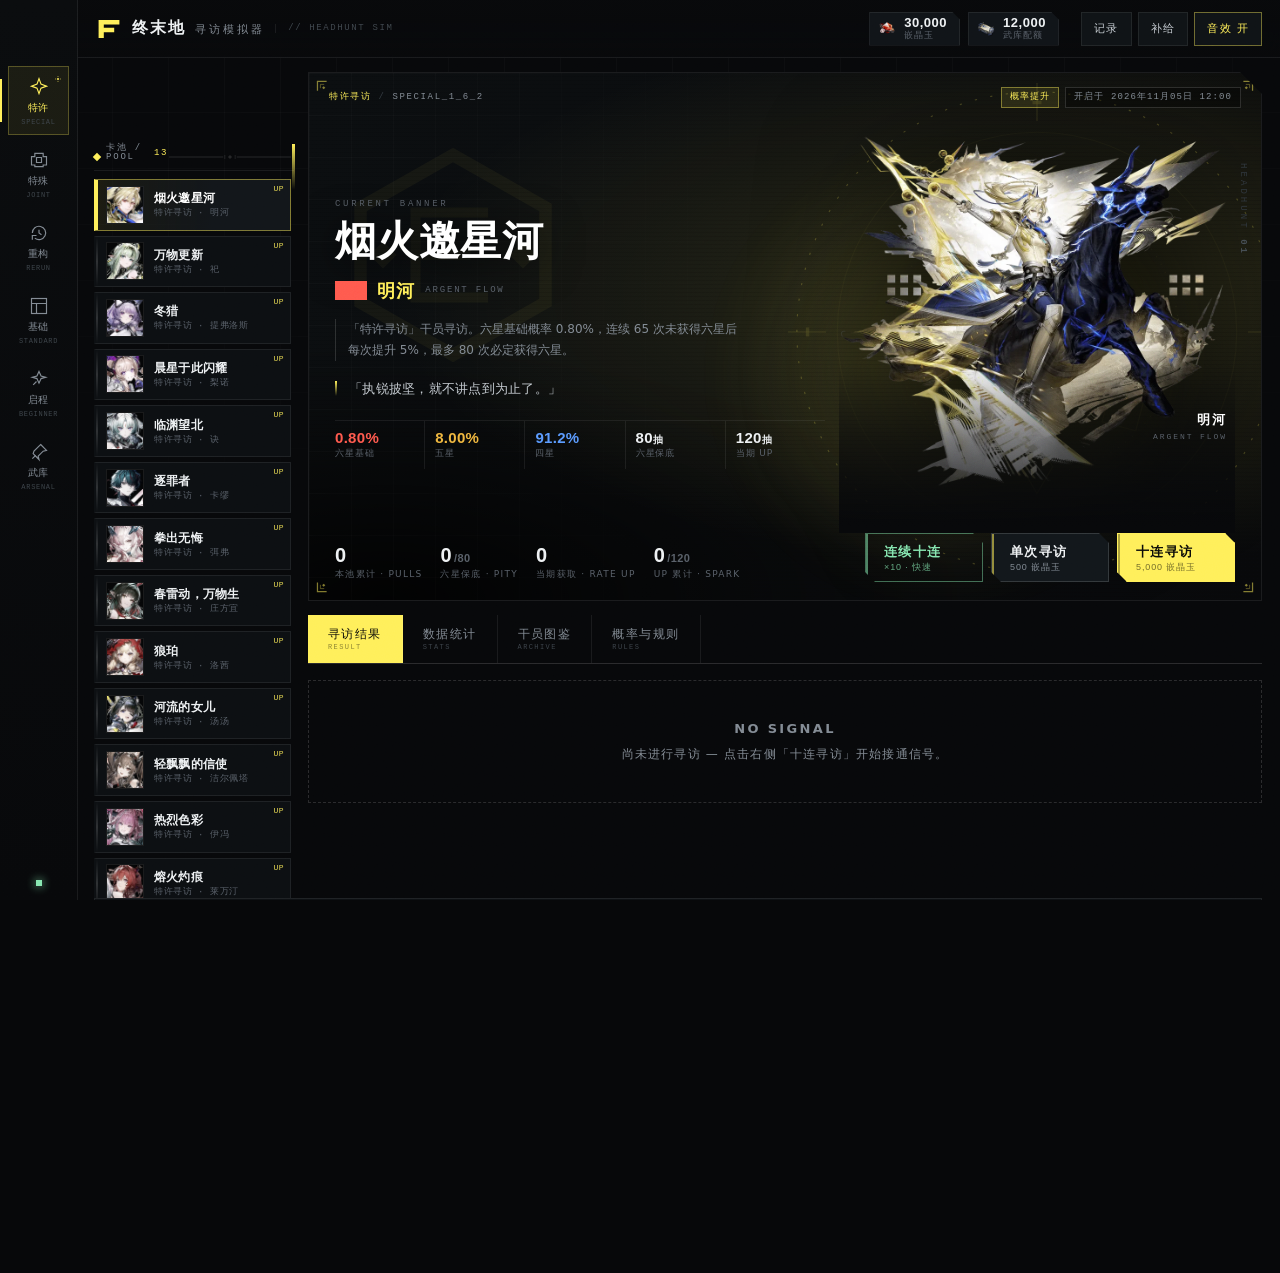
==== commit 82c932ef: "publish index.html" ====
--- a/index.html
+++ b/index.html
@@ -254,8 +254,8 @@
       <div class="solo-prof" id="soloProf"><img alt=""><span></span></div>
       <div class="solo-tags" id="soloTags"></div>
       <div class="solo-data" id="soloData"></div>
-    </div>
-    <div class="solo-line"></div>
+      <div class="solo-line" id="soloLine"></div>
+    </div>
   </div>
 
   <div class="ps-cards" id="psCards"></div>
@@ -282,6 +282,7 @@
 <div class="toasts" id="toasts"></div>
 
 <script src="data/data.js"></script>
+  <script src="data/voices.js"></script>
 <script src="js/engine.js"></script>
 <script src="js/audio.js"></script>
 <script src="js/fx.js"></script>
--- a/css/app.css
+++ b/css/app.css
@@ -1,4 +1,4 @@
-﻿/* ==========================================================================
+/* ==========================================================================
    缁堟湯鍦?路 瀵昏妯℃嫙鍣? 鈥? app.css
    palette: industrial black / bone white / signal yellow
    ========================================================================== */
@@ -1990,3 +1990,79 @@
   .ar-corner.tl, .ar-corner.tr { top: 14px; }
   .ar-corner.bl, .ar-corner.br { bottom: 14px; }
 }
+
+/* ============================================================
+   mobile containment — 手机端横向溢出修正
+   问题：1fr 轨道的 min 是 auto，banner 立绘/横向卡池条把整页撑到 2500px，
+   手机浏览器于是整页缩小，看起来像桌面版。
+   ============================================================ */
+html { overflow-x: hidden; }
+
+@media (max-width: 1000px) {
+  .shell { grid-template-columns: minmax(0, 1fr); max-width: 100%; overflow-x: clip; }
+  .poolcol, .pool-list, .stage, .banner, .banner-main, .banner-art,
+  .banner-copy, .prog, .chart-wrap, .log-table { min-width: 0; max-width: 100%; }
+  .pool-list { width: 100%; overflow-x: auto; -webkit-overflow-scrolling: touch; }
+  .poolcol { width: 100%; }
+}
+
+@media (max-width: 760px) {
+  .banner-art, .banner-art img { max-width: 100% !important; }
+  .banner-art { width: 100% !important; }
+  .banner { min-height: 0; }
+  .topbar, .topbar-in { min-width: 0; max-width: 100%; }
+}
+
+/* ---- 干员语音台词（真实配音字幕） ---------------------------------------- */
+.ps-solo .solo-line {
+  position: static; height: auto; background: none; opacity: 0;
+  display: -webkit-box; -webkit-line-clamp: 3; -webkit-box-orient: vertical; overflow: hidden;
+  border-top: 1px solid color-mix(in srgb, var(--rc, var(--six)) 50%, transparent);
+  padding-top: 9px; max-width: 40vw; margin-top: 2px;
+  font: 400 clamp(11px, 1.02vw, 15px)/1.6 var(--f-sans, system-ui, sans-serif);
+  letter-spacing: .02em; color: rgba(255, 255, 255, .70);
+  text-shadow: 0 1px 14px rgba(0, 0, 0, .92);
+  transform: translateY(6px);
+  transition: opacity .55s .18s, transform .55s .18s;
+}
+.ps-solo .solo-line.on { opacity: 1; transform: none; }
+
+@media (max-width: 1000px) {
+  .ps-solo .solo-line { max-width: 88vw; }
+}
+
+/* ---- 干员详情：官方语音块 ------------------------------------------------ */
+.md-voice {
+  margin: 12px 0 4px; padding: 10px 12px;
+  border: 1px solid var(--line); border-left: 2px solid var(--six);
+  background: linear-gradient(90deg, rgba(255, 90, 78, .07), transparent 60%);
+}
+.mv-head { display: flex; align-items: center; gap: 10px; margin-bottom: 6px; }
+.mv-head b { font: 700 10px/1 var(--f-mono); letter-spacing: .18em; color: var(--six); }
+.mv-head span { font: 400 9px/1 var(--f-mono); letter-spacing: .12em; color: var(--dim-2); }
+.mv-line {
+  font: 400 12px/1.75 var(--f-sans, system-ui, sans-serif);
+  color: rgba(255, 255, 255, .78); margin-bottom: 9px;
+}
+
+/* 底部提示与操作区可读性 */
+.ps-hint { color: rgba(255, 255, 255, .52) !important; letter-spacing: .12em; }
+.ps-hint b, .ps-hint strong { color: rgba(255, 255, 255, .78); }
+
+/* ---- 手机端 solo 版式修正：立绘上收、信息块与操作区不重叠 ---------------- */
+@media (max-width: 760px) {
+  .ps-solo .solo-art img { height: calc(100% - 44vh); width: auto; max-width: 100vw; }
+  .ps-solo .solo-info { bottom: 152px; left: 16px; right: 16px; gap: 8px; }
+  .ps-solo .solo-name { font-size: clamp(30px, 9.6vw, 42px); }
+  .ps-solo .solo-en { font-size: 9px; letter-spacing: .28em; }
+  .ps-solo .solo-stars { gap: 4px; }
+  .ps-solo .solo-stars .rar-star { font-size: 10px; }
+  .ps-solo .solo-line {
+    font-size: 11.5px; line-height: 1.62; -webkit-line-clamp: 2; max-width: 100%;
+  }
+  .ps-solo .solo-rarity { font-size: 20vh; right: -8vw; top: 1vh; opacity: .2; }
+  .pullstage .ps-actions { display: flex; gap: 8px; justify-content: stretch; }
+  .pullstage .ps-again, .pullstage .ps-ok { flex: 1 1 0; min-width: 0; }
+  .pullstage .ps-again .b-k { font-size: 12.5px; white-space: nowrap; }
+  .pullstage .ps-again .b-s { font-size: 9px; white-space: nowrap; }
+}
